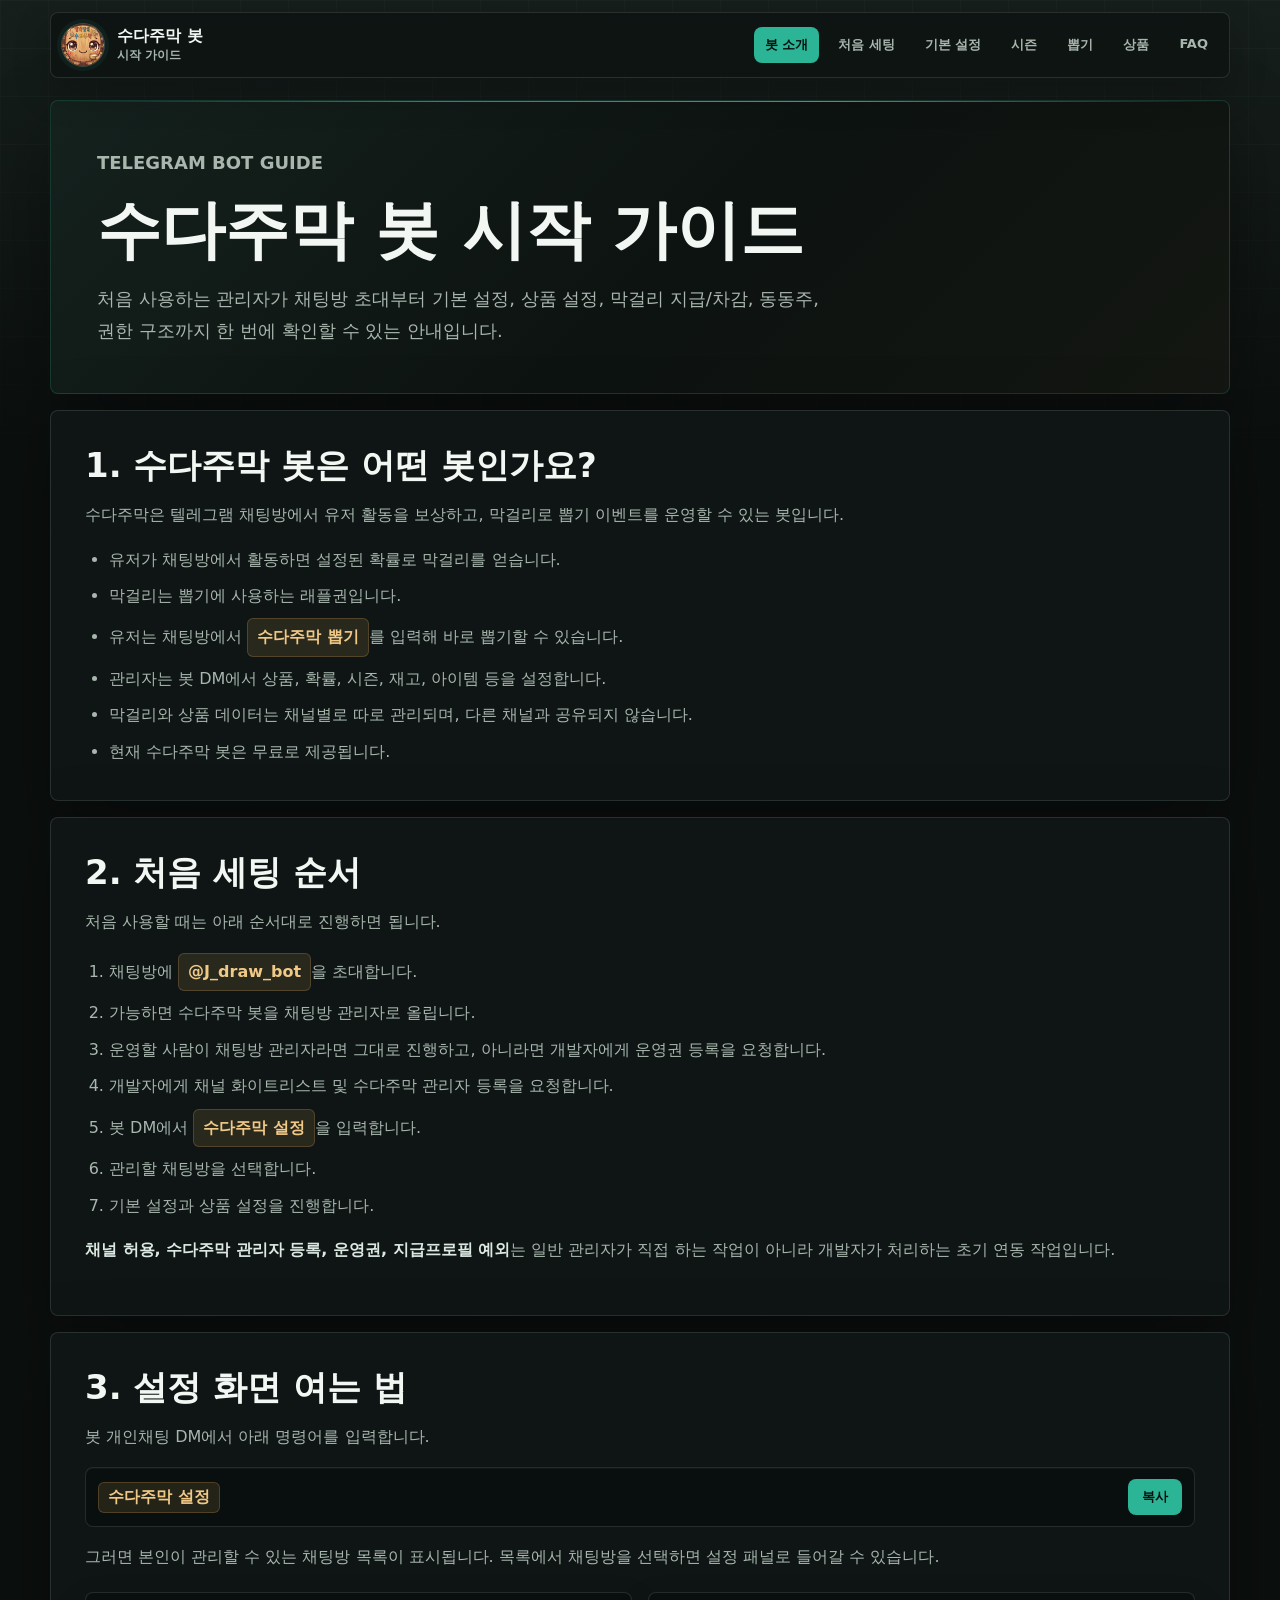
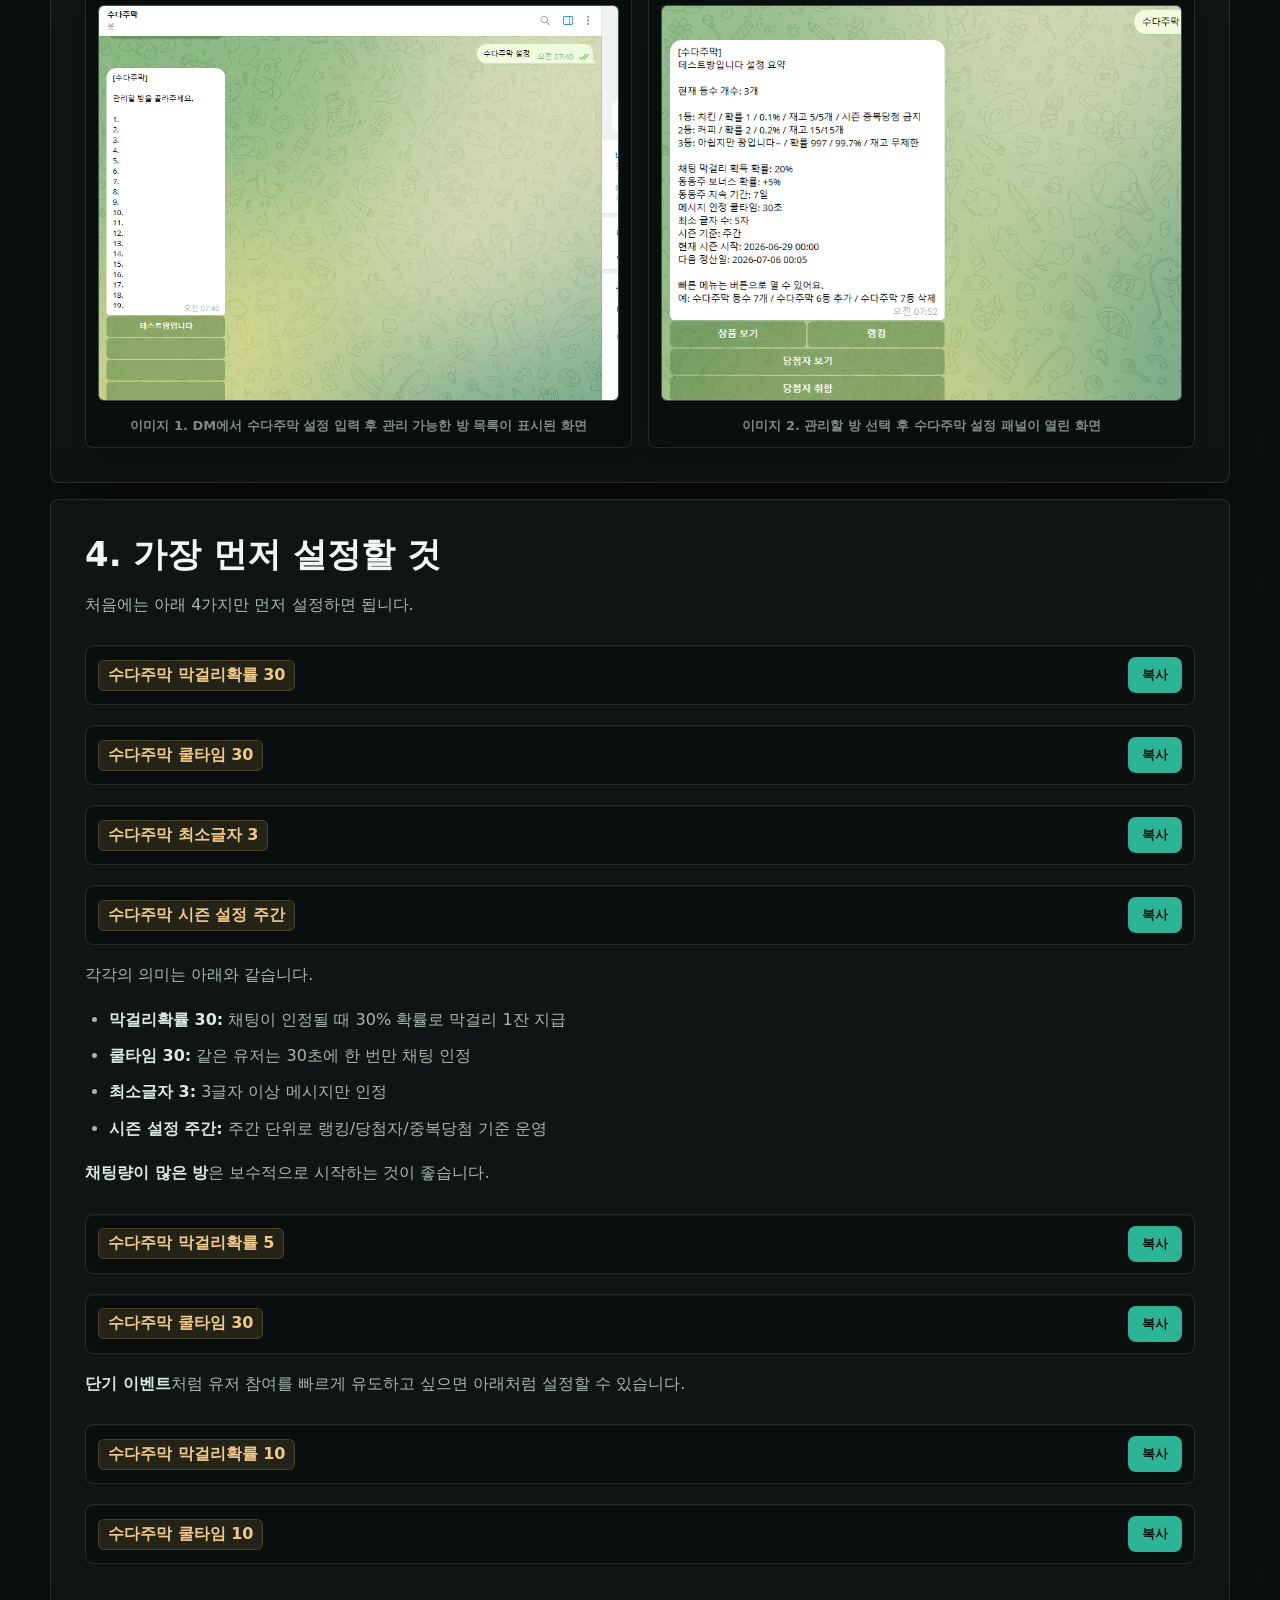
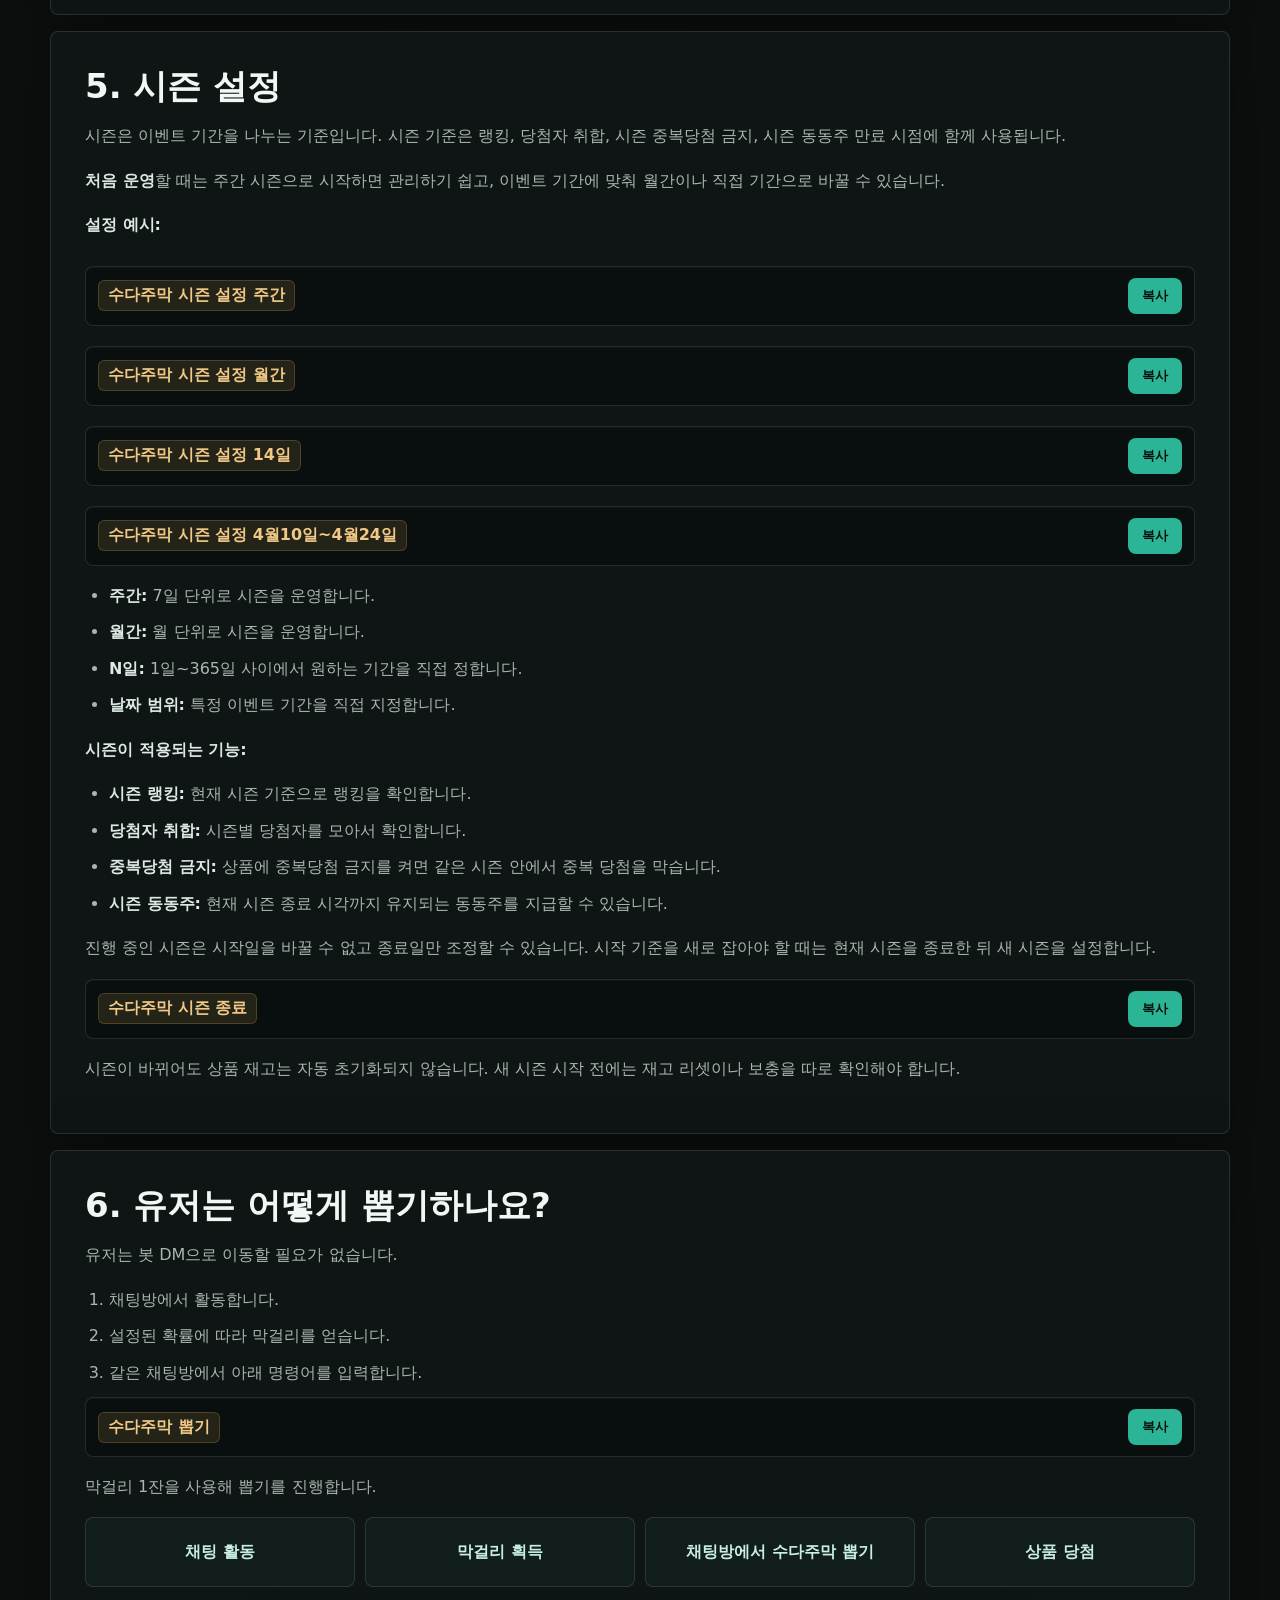
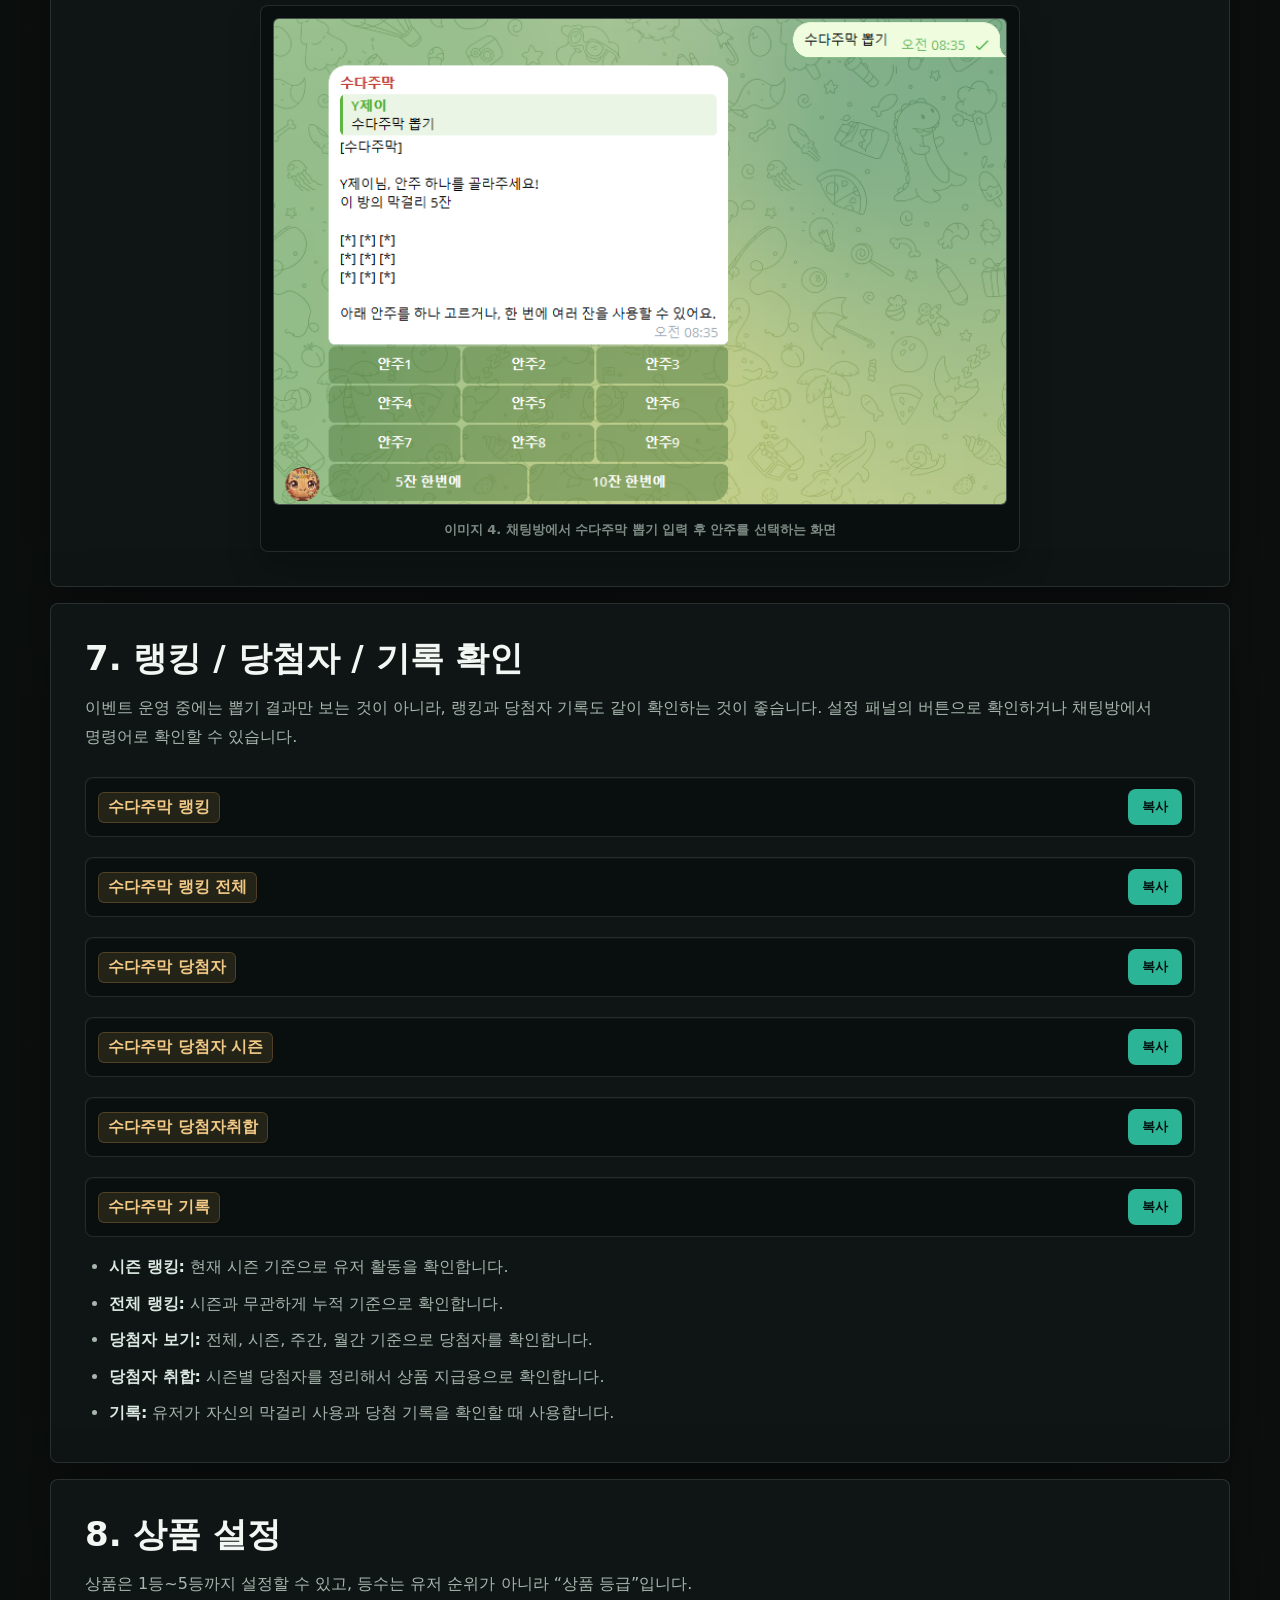
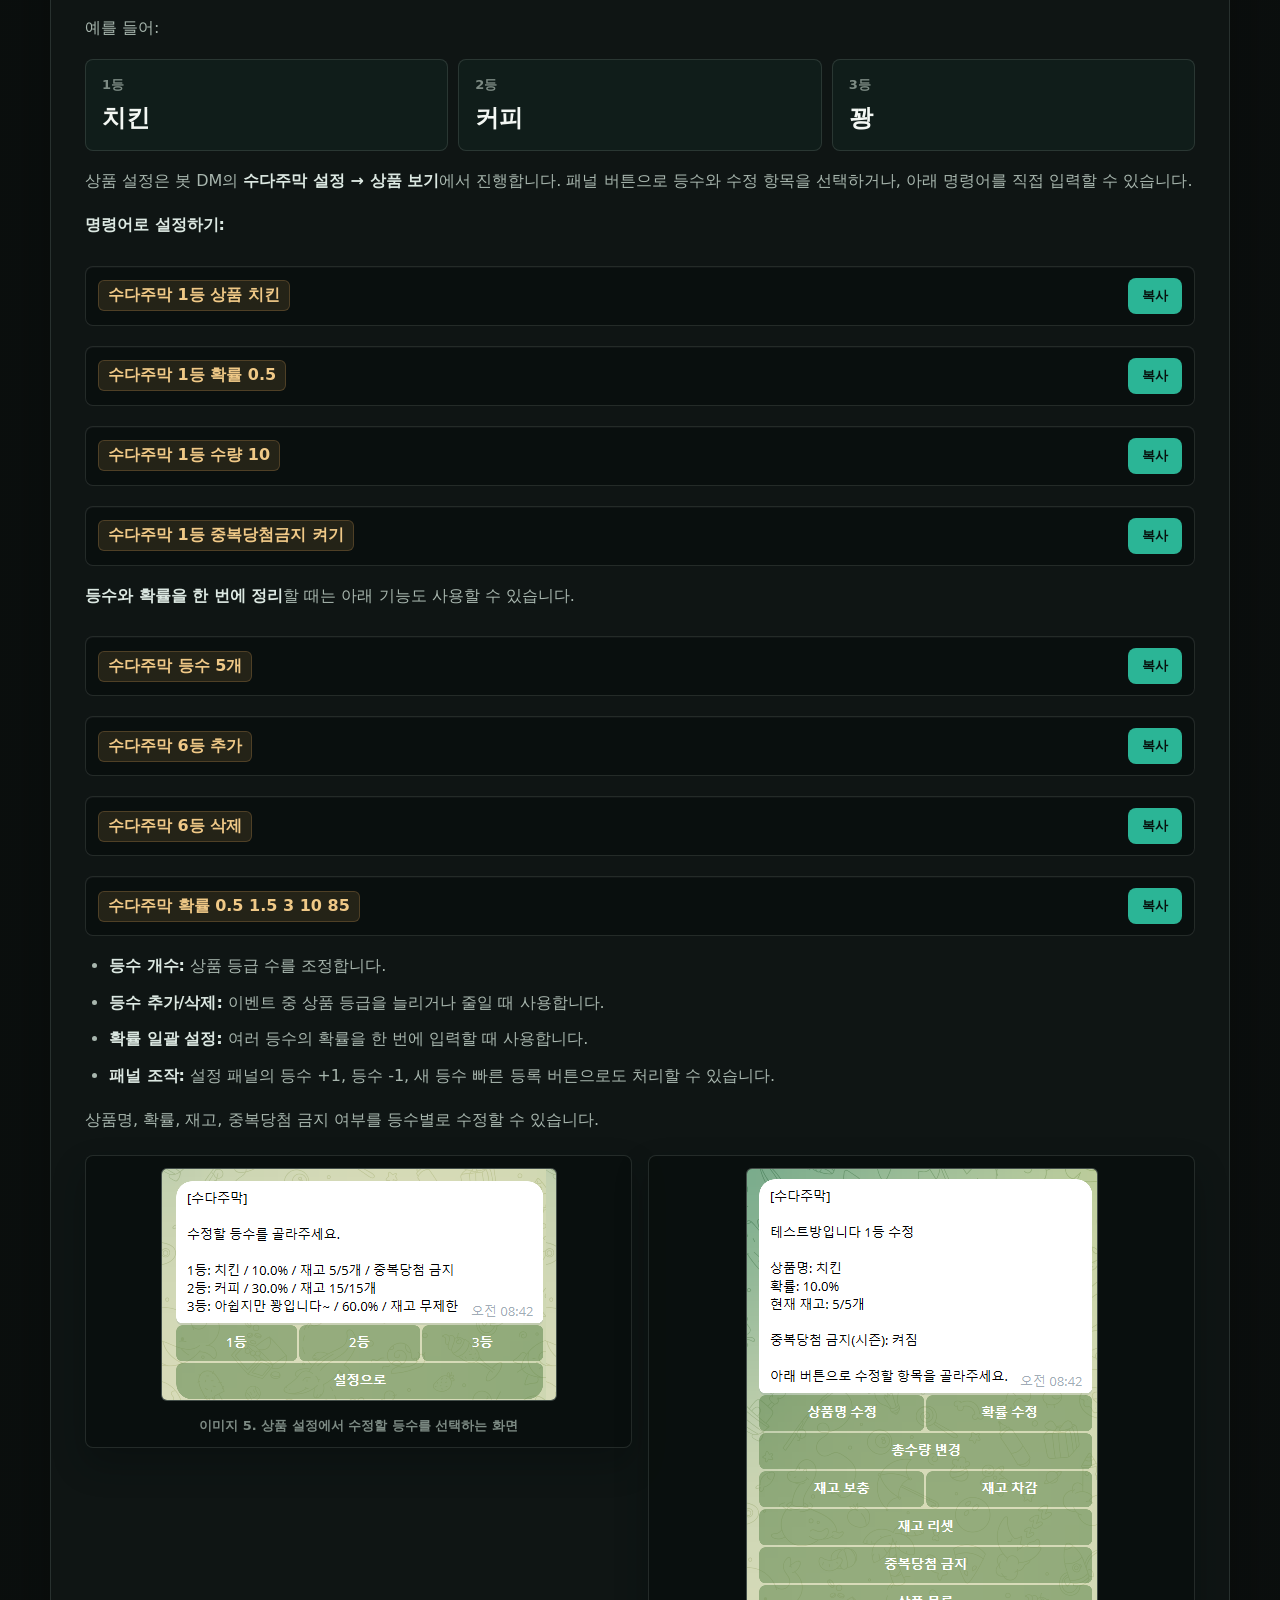
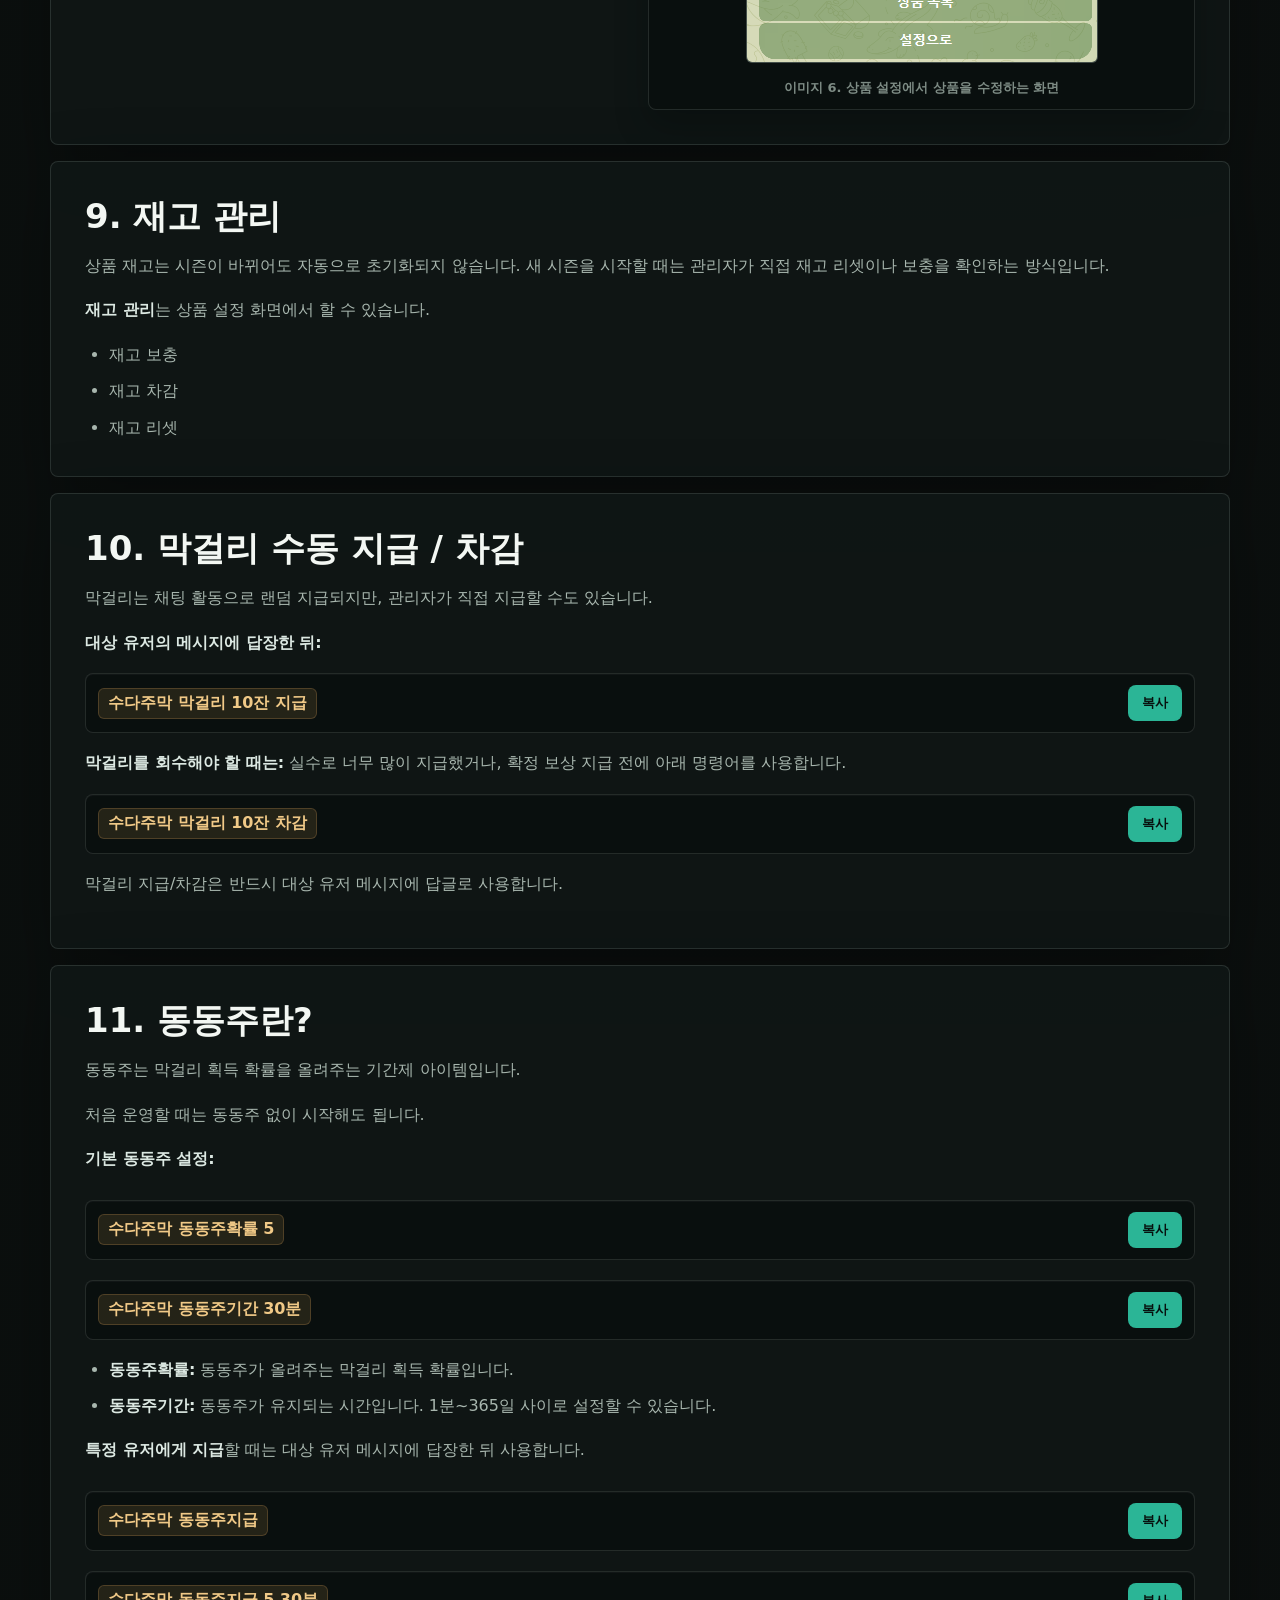
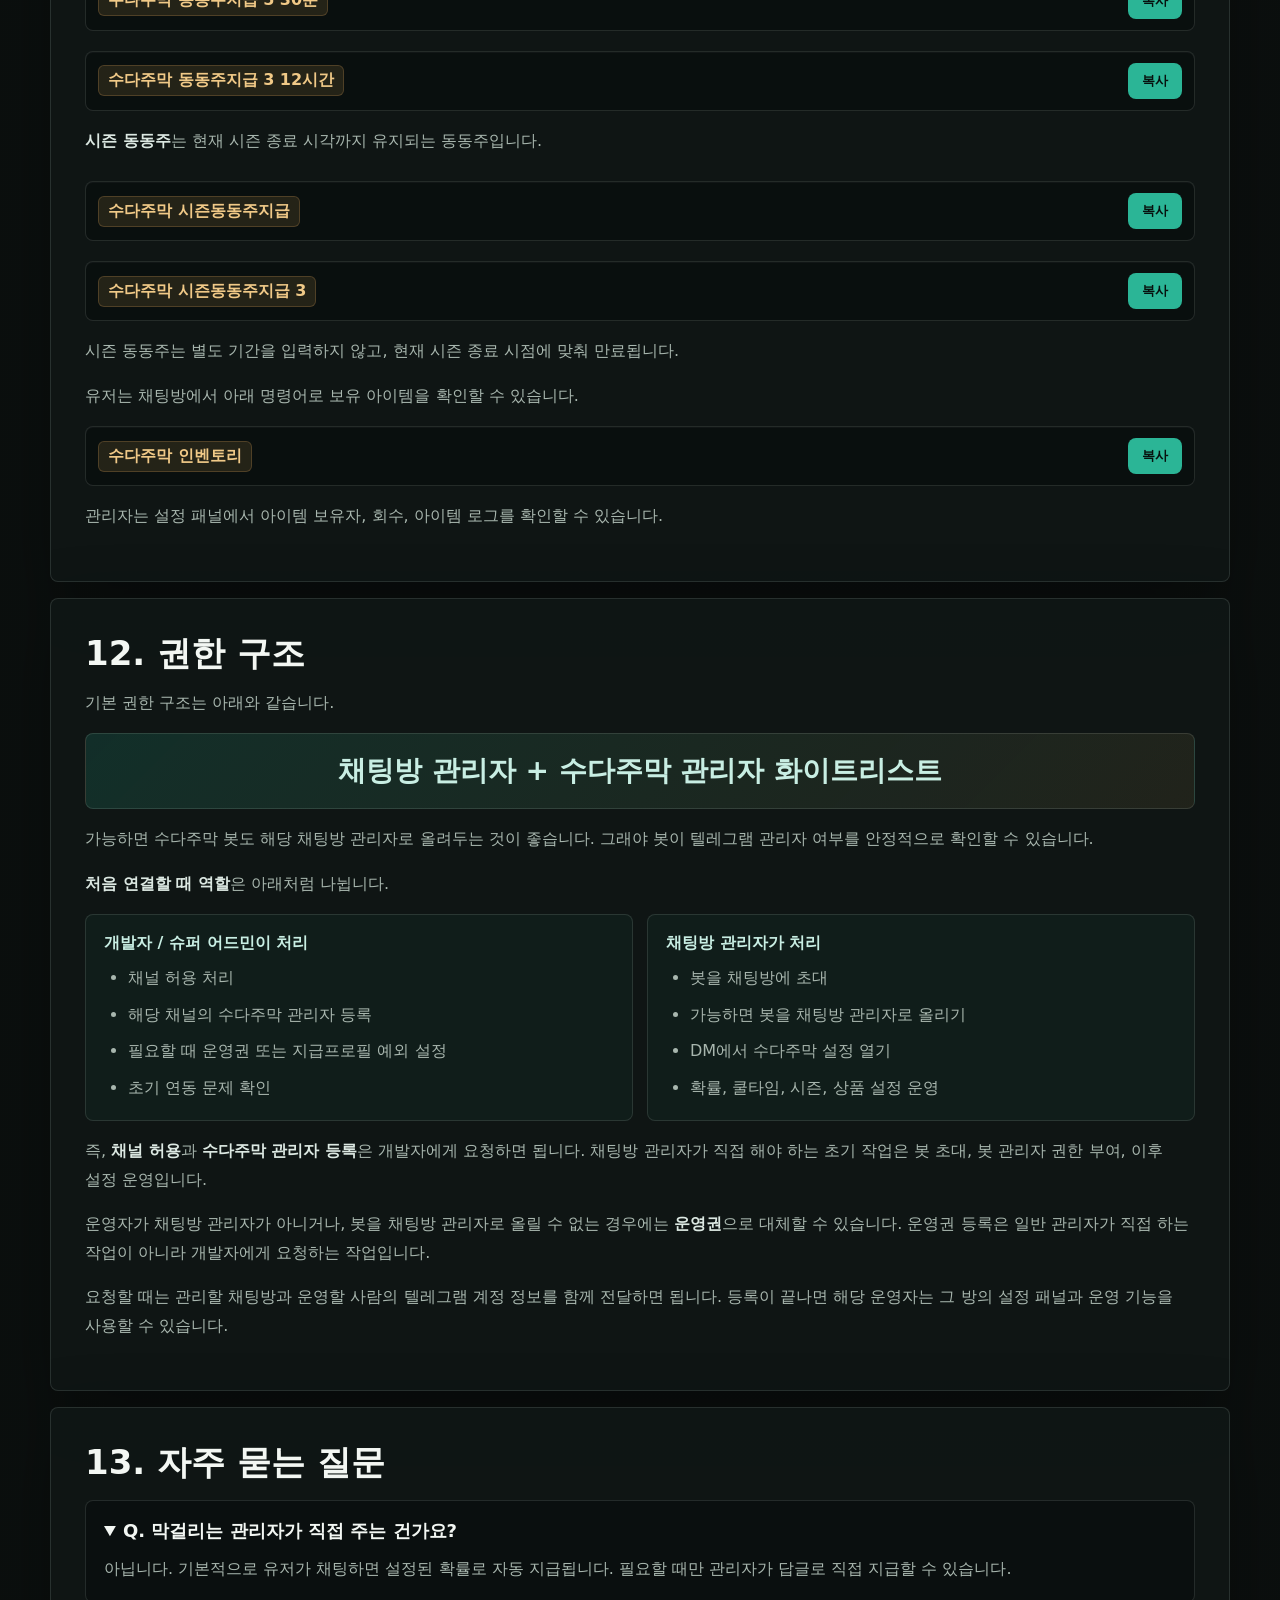
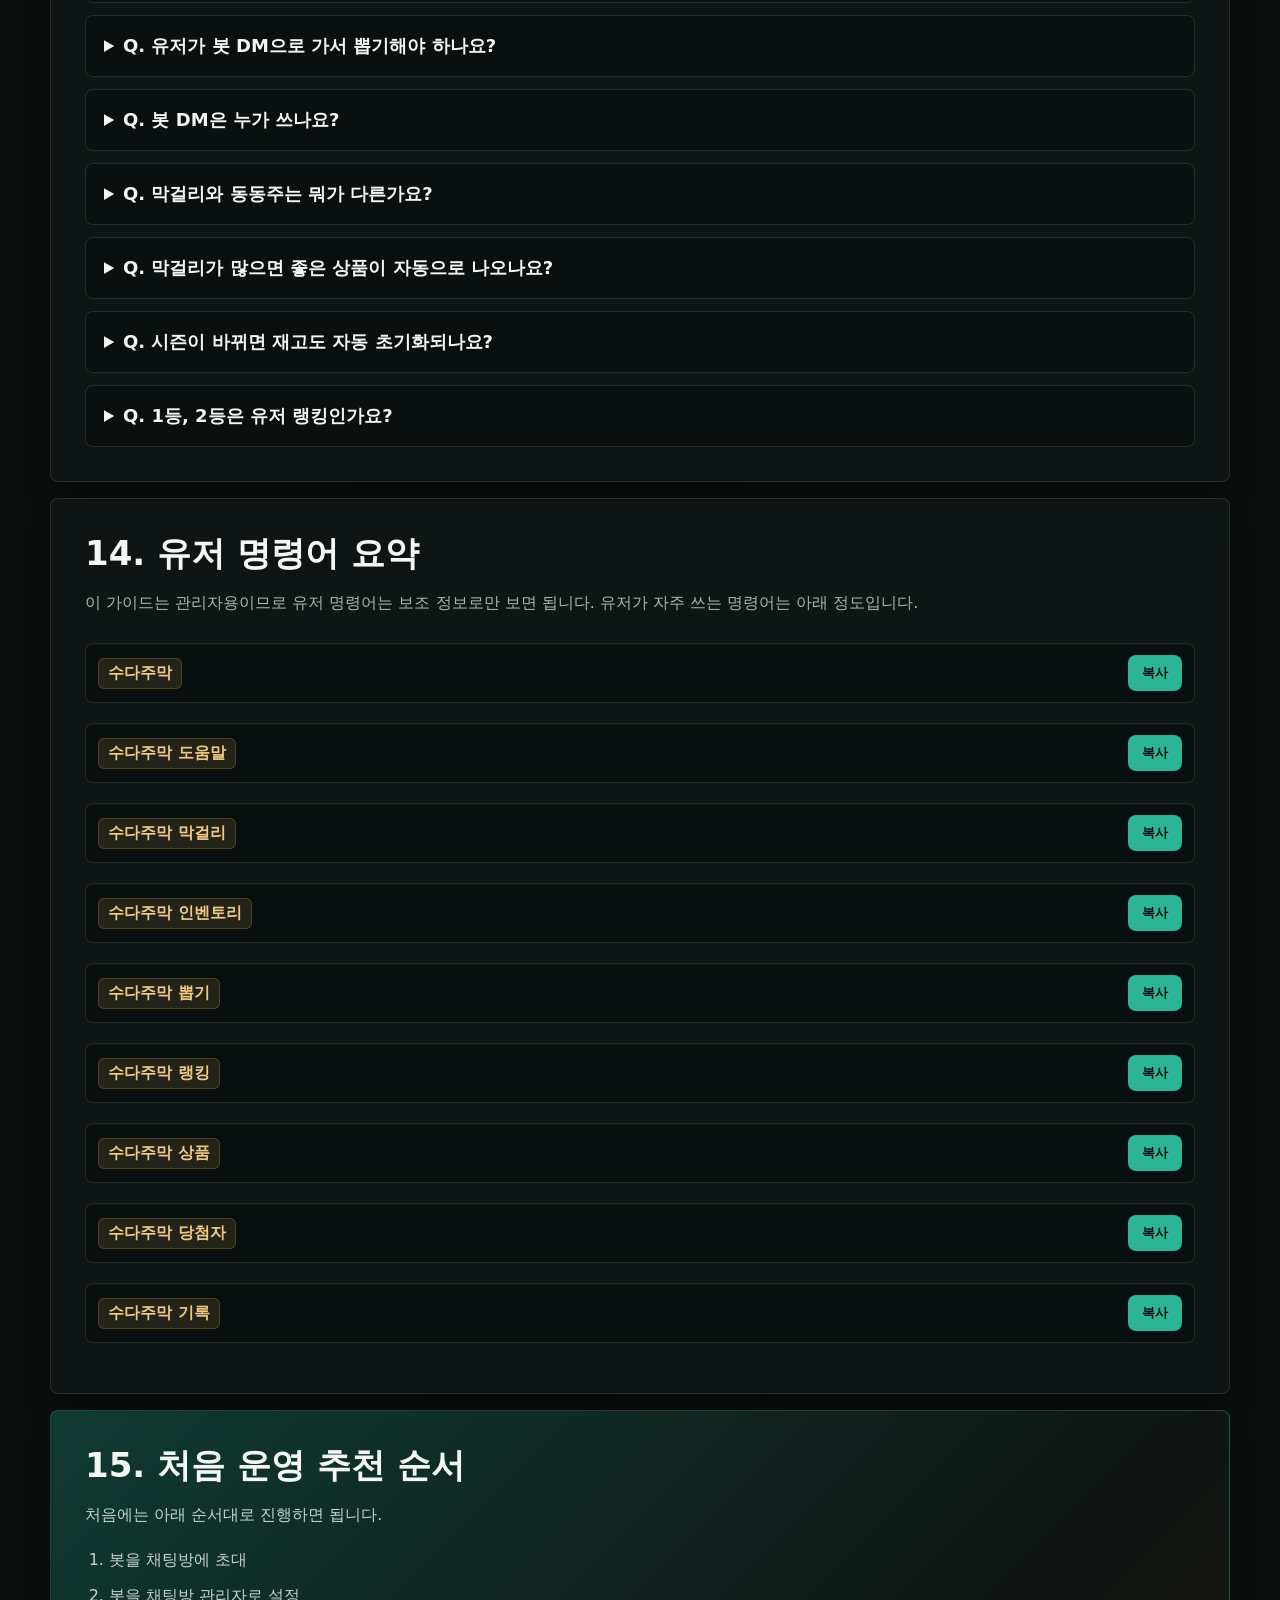
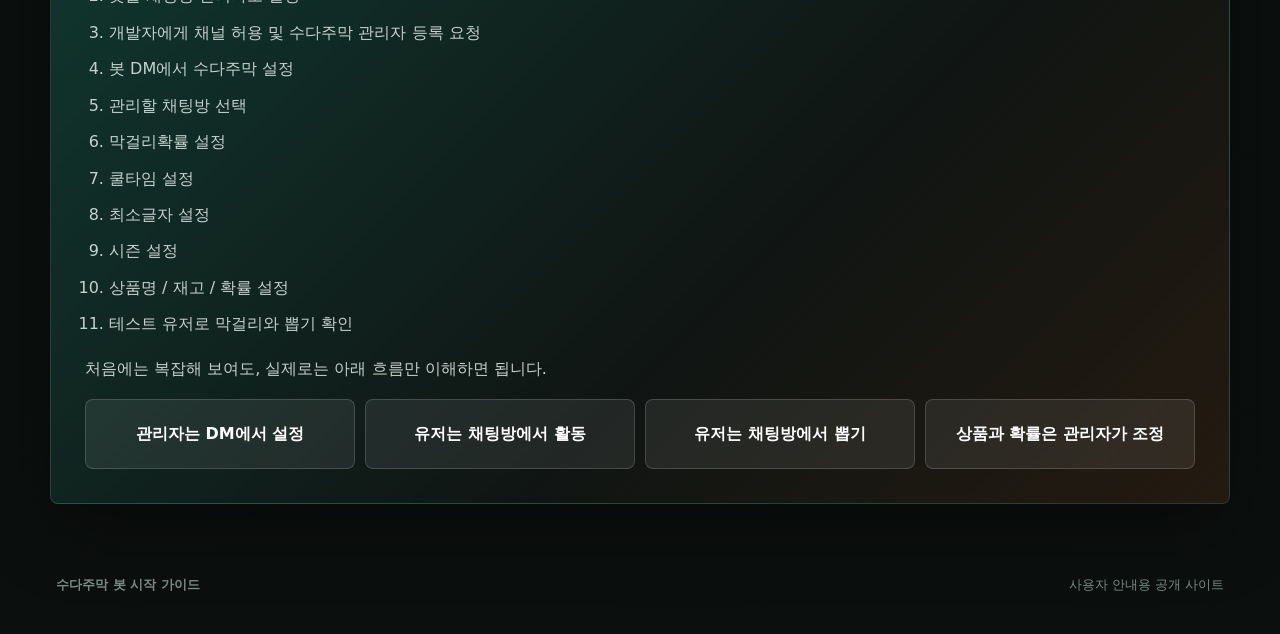
==== index.html @ f0d949ab "Deploy Sudajumak app guide" ====
﻿<!doctype html>
<html lang="ko">
  <head>
    <meta charset="utf-8" />
    <meta name="viewport" content="width=device-width, initial-scale=1" />
    <meta
      name="description"
      content="텔레그램 수다주막 봇을 처음 사용하는 관리자를 위한 시작 가이드"
    />
    <title>수다주막 봇 시작 가이드</title>
    <link rel="stylesheet" href="./styles.css?v=20260702-dark-effects-1" />
  </head>
  <body>
    <header class="topbar">
      <a class="brand" href="#top" aria-label="수다주막 봇 시작 가이드">
        <img class="brand-avatar" src="./assets/bot-profile.png?v=20260702" alt="" />
        <span>
          <strong>수다주막 봇</strong>
          <small>시작 가이드</small>
        </span>
      </a>
      <nav class="nav" aria-label="가이드 목차">
        <a href="#intro">봇 소개</a>
        <a href="#setup">처음 세팅</a>
        <a href="#settings">기본 설정</a>
        <a href="#season">시즌</a>
        <a href="#draw">뽑기</a>
        <a href="#products">상품</a>
        <a href="#faq">FAQ</a>
      </nav>
    </header>

    <main id="top">
      <section class="hero">
        <p class="eyebrow">Telegram Bot Guide</p>
        <h1>수다주막 봇 시작 가이드</h1>
        <p>
          처음 사용하는 관리자가 채팅방 초대부터 기본 설정, 상품 설정, 막걸리
          지급/차감, 동동주, 권한 구조까지 한 번에 확인할 수 있는 안내입니다.
        </p>
      </section>

      <section class="guide-section" id="intro">
        <h2>1. 수다주막 봇은 어떤 봇인가요?</h2>
        <p>
          수다주막은 텔레그램 채팅방에서 유저 활동을 보상하고, 막걸리로 뽑기
          이벤트를 운영할 수 있는 봇입니다.
        </p>
        <ul>
          <li>유저가 채팅방에서 활동하면 설정된 확률로 막걸리를 얻습니다.</li>
          <li>막걸리는 뽑기에 사용하는 래플권입니다.</li>
          <li>유저는 채팅방에서 <code>수다주막 뽑기</code>를 입력해 바로 뽑기할 수 있습니다.</li>
          <li>관리자는 봇 DM에서 상품, 확률, 시즌, 재고, 아이템 등을 설정합니다.</li>
          <li>막걸리와 상품 데이터는 채널별로 따로 관리되며, 다른 채널과 공유되지 않습니다.</li>
          <li>현재 수다주막 봇은 무료로 제공됩니다.</li>
        </ul>
      </section>

      <section class="guide-section" id="setup">
        <h2>2. 처음 세팅 순서</h2>
        <p>처음 사용할 때는 아래 순서대로 진행하면 됩니다.</p>
        <ol>
          <li>채팅방에 <code>@J_draw_bot</code>을 초대합니다.</li>
          <li>가능하면 수다주막 봇을 채팅방 관리자로 올립니다.</li>
          <li>운영할 사람이 채팅방 관리자라면 그대로 진행하고, 아니라면 개발자에게 운영권 등록을 요청합니다.</li>
          <li>개발자에게 채널 화이트리스트 및 수다주막 관리자 등록을 요청합니다.</li>
          <li>봇 DM에서 <code>수다주막 설정</code>을 입력합니다.</li>
          <li>관리할 채팅방을 선택합니다.</li>
          <li>기본 설정과 상품 설정을 진행합니다.</li>
        </ol>
        <p>
          <strong>채널 허용, 수다주막 관리자 등록, 운영권, 지급프로필 예외</strong>는
          일반 관리자가 직접 하는 작업이 아니라 개발자가 처리하는 초기 연동 작업입니다.
        </p>
      </section>

      <section class="guide-section">
        <h2>3. 설정 화면 여는 법</h2>
        <p>봇 개인채팅 DM에서 아래 명령어를 입력합니다.</p>
        <x-command text="수다주막 설정"></x-command>
        <p>
          그러면 본인이 관리할 수 있는 채팅방 목록이 표시됩니다. 목록에서 채팅방을
          선택하면 설정 패널로 들어갈 수 있습니다.
        </p>
        <div class="guide-image-stack">
          <figure class="guide-image">
            <img
              src="./assets/setup-room-list.png"
              alt="봇 DM에서 수다주막 설정 입력 후 관리 가능한 방 목록이 표시된 화면"
            />
            <figcaption>이미지 1. DM에서 수다주막 설정 입력 후 관리 가능한 방 목록이 표시된 화면</figcaption>
          </figure>
          <figure class="guide-image">
            <img
              src="./assets/settings-panel-focused.png"
              alt="관리할 방 선택 후 수다주막 설정 패널이 열린 화면"
            />
            <figcaption>이미지 2. 관리할 방 선택 후 수다주막 설정 패널이 열린 화면</figcaption>
          </figure>
        </div>
      </section>

      <section class="guide-section" id="settings">
        <h2>4. 가장 먼저 설정할 것</h2>
        <p>처음에는 아래 4가지만 먼저 설정하면 됩니다.</p>
        <div class="command-list">
          <x-command text="수다주막 막걸리확률 30"></x-command>
          <x-command text="수다주막 쿨타임 30"></x-command>
          <x-command text="수다주막 최소글자 3"></x-command>
          <x-command text="수다주막 시즌 설정 주간"></x-command>
        </div>
        <p>각각의 의미는 아래와 같습니다.</p>
        <ul>
          <li><strong>막걸리확률 30:</strong> 채팅이 인정될 때 30% 확률로 막걸리 1잔 지급</li>
          <li><strong>쿨타임 30:</strong> 같은 유저는 30초에 한 번만 채팅 인정</li>
          <li><strong>최소글자 3:</strong> 3글자 이상 메시지만 인정</li>
          <li><strong>시즌 설정 주간:</strong> 주간 단위로 랭킹/당첨자/중복당첨 기준 운영</li>
        </ul>
        <p><strong>채팅량이 많은 방</strong>은 보수적으로 시작하는 것이 좋습니다.</p>
        <div class="command-list">
          <x-command text="수다주막 막걸리확률 5"></x-command>
          <x-command text="수다주막 쿨타임 30"></x-command>
        </div>
        <p><strong>단기 이벤트</strong>처럼 유저 참여를 빠르게 유도하고 싶으면 아래처럼 설정할 수 있습니다.</p>
        <div class="command-list">
          <x-command text="수다주막 막걸리확률 10"></x-command>
          <x-command text="수다주막 쿨타임 10"></x-command>
        </div>
      </section>

      <section class="guide-section" id="season">
        <h2>5. 시즌 설정</h2>
        <p>
          시즌은 이벤트 기간을 나누는 기준입니다. 시즌 기준은 랭킹, 당첨자 취합,
          시즌 중복당첨 금지, 시즌 동동주 만료 시점에 함께 사용됩니다.
        </p>
        <p><strong>처음 운영</strong>할 때는 주간 시즌으로 시작하면 관리하기 쉽고, 이벤트 기간에 맞춰 월간이나 직접 기간으로 바꿀 수 있습니다.</p>
        <p><strong>설정 예시:</strong></p>
        <div class="command-list">
          <x-command text="수다주막 시즌 설정 주간"></x-command>
          <x-command text="수다주막 시즌 설정 월간"></x-command>
          <x-command text="수다주막 시즌 설정 14일"></x-command>
          <x-command text="수다주막 시즌 설정 4월10일~4월24일"></x-command>
        </div>
        <ul>
          <li><strong>주간:</strong> 7일 단위로 시즌을 운영합니다.</li>
          <li><strong>월간:</strong> 월 단위로 시즌을 운영합니다.</li>
          <li><strong>N일:</strong> 1일~365일 사이에서 원하는 기간을 직접 정합니다.</li>
          <li><strong>날짜 범위:</strong> 특정 이벤트 기간을 직접 지정합니다.</li>
        </ul>
        <p><strong>시즌이 적용되는 기능:</strong></p>
        <ul>
          <li><strong>시즌 랭킹:</strong> 현재 시즌 기준으로 랭킹을 확인합니다.</li>
          <li><strong>당첨자 취합:</strong> 시즌별 당첨자를 모아서 확인합니다.</li>
          <li><strong>중복당첨 금지:</strong> 상품에 중복당첨 금지를 켜면 같은 시즌 안에서 중복 당첨을 막습니다.</li>
          <li><strong>시즌 동동주:</strong> 현재 시즌 종료 시각까지 유지되는 동동주를 지급할 수 있습니다.</li>
        </ul>
        <p>
          진행 중인 시즌은 시작일을 바꿀 수 없고 종료일만 조정할 수 있습니다.
          시작 기준을 새로 잡아야 할 때는 현재 시즌을 종료한 뒤 새 시즌을 설정합니다.
        </p>
        <x-command text="수다주막 시즌 종료"></x-command>
        <p>시즌이 바뀌어도 상품 재고는 자동 초기화되지 않습니다. 새 시즌 시작 전에는 재고 리셋이나 보충을 따로 확인해야 합니다.</p>
      </section>

      <section class="guide-section" id="draw">
        <h2>6. 유저는 어떻게 뽑기하나요?</h2>
        <p>유저는 봇 DM으로 이동할 필요가 없습니다.</p>
        <ol>
          <li>채팅방에서 활동합니다.</li>
          <li>설정된 확률에 따라 막걸리를 얻습니다.</li>
          <li>같은 채팅방에서 아래 명령어를 입력합니다.</li>
        </ol>
        <x-command text="수다주막 뽑기"></x-command>
        <p>막걸리 1잔을 사용해 뽑기를 진행합니다.</p>
        <div class="flow-line">
          <span>채팅 활동</span>
          <span>막걸리 획득</span>
          <span>채팅방에서 수다주막 뽑기</span>
          <span>상품 당첨</span>
        </div>
        <figure class="guide-image guide-image--single">
          <img
            src="./assets/draw-raffle.png"
            alt="채팅방에서 수다주막 뽑기 입력 후 안주를 선택하는 화면"
          />
          <figcaption>이미지 4. 채팅방에서 수다주막 뽑기 입력 후 안주를 선택하는 화면</figcaption>
        </figure>
      </section>

      <section class="guide-section">
        <h2>7. 랭킹 / 당첨자 / 기록 확인</h2>
        <p>
          이벤트 운영 중에는 뽑기 결과만 보는 것이 아니라, 랭킹과 당첨자 기록도 같이 확인하는 것이 좋습니다.
          설정 패널의 버튼으로 확인하거나 채팅방에서 명령어로 확인할 수 있습니다.
        </p>
        <div class="command-list">
          <x-command text="수다주막 랭킹"></x-command>
          <x-command text="수다주막 랭킹 전체"></x-command>
          <x-command text="수다주막 당첨자"></x-command>
          <x-command text="수다주막 당첨자 시즌"></x-command>
          <x-command text="수다주막 당첨자취합"></x-command>
          <x-command text="수다주막 기록"></x-command>
        </div>
        <ul>
          <li><strong>시즌 랭킹:</strong> 현재 시즌 기준으로 유저 활동을 확인합니다.</li>
          <li><strong>전체 랭킹:</strong> 시즌과 무관하게 누적 기준으로 확인합니다.</li>
          <li><strong>당첨자 보기:</strong> 전체, 시즌, 주간, 월간 기준으로 당첨자를 확인합니다.</li>
          <li><strong>당첨자 취합:</strong> 시즌별 당첨자를 정리해서 상품 지급용으로 확인합니다.</li>
          <li><strong>기록:</strong> 유저가 자신의 막걸리 사용과 당첨 기록을 확인할 때 사용합니다.</li>
        </ul>
      </section>

      <section class="guide-section" id="products">
        <h2>8. 상품 설정</h2>
        <p>상품은 1등~5등까지 설정할 수 있고, 등수는 유저 순위가 아니라 “상품 등급”입니다.</p>
        <p>예를 들어:</p>
        <div class="prize-example">
          <div><span>1등</span><strong>치킨</strong></div>
          <div><span>2등</span><strong>커피</strong></div>
          <div><span>3등</span><strong>꽝</strong></div>
        </div>
        <p>
          상품 설정은 봇 DM의 <strong>수다주막 설정 → 상품 보기</strong>에서 진행합니다.
          패널 버튼으로 등수와 수정 항목을 선택하거나, 아래 명령어를 직접 입력할 수 있습니다.
        </p>
        <p><strong>명령어로 설정하기:</strong></p>
        <div class="command-list">
          <x-command text="수다주막 1등 상품 치킨"></x-command>
          <x-command text="수다주막 1등 확률 0.5"></x-command>
          <x-command text="수다주막 1등 수량 10"></x-command>
          <x-command text="수다주막 1등 중복당첨금지 켜기"></x-command>
        </div>
        <p><strong>등수와 확률을 한 번에 정리</strong>할 때는 아래 기능도 사용할 수 있습니다.</p>
        <div class="command-list">
          <x-command text="수다주막 등수 5개"></x-command>
          <x-command text="수다주막 6등 추가"></x-command>
          <x-command text="수다주막 6등 삭제"></x-command>
          <x-command text="수다주막 확률 0.5 1.5 3 10 85"></x-command>
        </div>
        <ul>
          <li><strong>등수 개수:</strong> 상품 등급 수를 조정합니다.</li>
          <li><strong>등수 추가/삭제:</strong> 이벤트 중 상품 등급을 늘리거나 줄일 때 사용합니다.</li>
          <li><strong>확률 일괄 설정:</strong> 여러 등수의 확률을 한 번에 입력할 때 사용합니다.</li>
          <li><strong>패널 조작:</strong> 설정 패널의 등수 +1, 등수 -1, 새 등수 빠른 등록 버튼으로도 처리할 수 있습니다.</li>
        </ul>
        <p>상품명, 확률, 재고, 중복당첨 금지 여부를 등수별로 수정할 수 있습니다.</p>
        <div class="guide-image-stack guide-image-stack--product">
          <figure class="guide-image guide-image--fit">
            <img
              src="./assets/product-rank-select-balanced.png"
              alt="상품 설정에서 수정할 등수를 선택하는 화면"
            />
            <figcaption>이미지 5. 상품 설정에서 수정할 등수를 선택하는 화면</figcaption>
          </figure>
          <figure class="guide-image guide-image--fit">
            <img
              src="./assets/product-rank-edit.png"
              alt="상품 설정에서 상품을 수정하는 화면"
            />
            <figcaption>이미지 6. 상품 설정에서 상품을 수정하는 화면</figcaption>
          </figure>
        </div>
      </section>

      <section class="guide-section">
        <h2>9. 재고 관리</h2>
        <p>
          상품 재고는 시즌이 바뀌어도 자동으로 초기화되지 않습니다. 새 시즌을
          시작할 때는 관리자가 직접 재고 리셋이나 보충을 확인하는 방식입니다.
        </p>
        <p><strong>재고 관리</strong>는 상품 설정 화면에서 할 수 있습니다.</p>
        <ul>
          <li>재고 보충</li>
          <li>재고 차감</li>
          <li>재고 리셋</li>
        </ul>
      </section>

      <section class="guide-section">
        <h2>10. 막걸리 수동 지급 / 차감</h2>
        <p>막걸리는 채팅 활동으로 랜덤 지급되지만, 관리자가 직접 지급할 수도 있습니다.</p>
        <p><strong>대상 유저의 메시지에 답장한 뒤:</strong></p>
        <x-command text="수다주막 막걸리 10잔 지급"></x-command>
        <p><strong>막걸리를 회수해야 할 때는:</strong> 실수로 너무 많이 지급했거나, 확정 보상 지급 전에 아래 명령어를 사용합니다.</p>
        <x-command text="수다주막 막걸리 10잔 차감"></x-command>
        <p>막걸리 지급/차감은 반드시 대상 유저 메시지에 답글로 사용합니다.</p>
      </section>

      <section class="guide-section">
        <h2>11. 동동주란?</h2>
        <p>동동주는 막걸리 획득 확률을 올려주는 기간제 아이템입니다.</p>
        <p>처음 운영할 때는 동동주 없이 시작해도 됩니다.</p>
        <p><strong>기본 동동주 설정:</strong></p>
        <div class="command-list">
          <x-command text="수다주막 동동주확률 5"></x-command>
          <x-command text="수다주막 동동주기간 30분"></x-command>
        </div>
        <ul>
          <li><strong>동동주확률:</strong> 동동주가 올려주는 막걸리 획득 확률입니다.</li>
          <li><strong>동동주기간:</strong> 동동주가 유지되는 시간입니다. 1분~365일 사이로 설정할 수 있습니다.</li>
        </ul>
        <p><strong>특정 유저에게 지급</strong>할 때는 대상 유저 메시지에 답장한 뒤 사용합니다.</p>
        <div class="command-list">
          <x-command text="수다주막 동동주지급"></x-command>
          <x-command text="수다주막 동동주지급 5 30분"></x-command>
          <x-command text="수다주막 동동주지급 3 12시간"></x-command>
        </div>
        <p><strong>시즌 동동주</strong>는 현재 시즌 종료 시각까지 유지되는 동동주입니다.</p>
        <div class="command-list">
          <x-command text="수다주막 시즌동동주지급"></x-command>
          <x-command text="수다주막 시즌동동주지급 3"></x-command>
        </div>
        <p>시즌 동동주는 별도 기간을 입력하지 않고, 현재 시즌 종료 시점에 맞춰 만료됩니다.</p>
        <p>유저는 채팅방에서 아래 명령어로 보유 아이템을 확인할 수 있습니다.</p>
        <x-command text="수다주막 인벤토리"></x-command>
        <p>관리자는 설정 패널에서 아이템 보유자, 회수, 아이템 로그를 확인할 수 있습니다.</p>
      </section>

      <section class="guide-section">
        <h2>12. 권한 구조</h2>
        <p>기본 권한 구조는 아래와 같습니다.</p>
        <div class="permission-card">채팅방 관리자 + 수다주막 관리자 화이트리스트</div>
        <p>
          가능하면 수다주막 봇도 해당 채팅방 관리자로 올려두는 것이 좋습니다.
          그래야 봇이 텔레그램 관리자 여부를 안정적으로 확인할 수 있습니다.
        </p>
        <p><strong>처음 연결할 때 역할</strong>은 아래처럼 나뉩니다.</p>
        <div class="role-grid">
          <div>
            <strong>개발자 / 슈퍼 어드민이 처리</strong>
            <ul>
              <li>채널 허용 처리</li>
              <li>해당 채널의 수다주막 관리자 등록</li>
              <li>필요할 때 운영권 또는 지급프로필 예외 설정</li>
              <li>초기 연동 문제 확인</li>
            </ul>
          </div>
          <div>
            <strong>채팅방 관리자가 처리</strong>
            <ul>
              <li>봇을 채팅방에 초대</li>
              <li>가능하면 봇을 채팅방 관리자로 올리기</li>
              <li>DM에서 수다주막 설정 열기</li>
              <li>확률, 쿨타임, 시즌, 상품 설정 운영</li>
            </ul>
          </div>
        </div>
        <p>
          즉, <strong>채널 허용</strong>과 <strong>수다주막 관리자 등록</strong>은 개발자에게 요청하면 됩니다.
          채팅방 관리자가 직접 해야 하는 초기 작업은 봇 초대, 봇 관리자 권한 부여, 이후 설정 운영입니다.
        </p>
        <p>
          운영자가 채팅방 관리자가 아니거나, 봇을 채팅방 관리자로 올릴 수 없는 경우에는
          <strong>운영권</strong>으로 대체할 수 있습니다. 운영권 등록은 일반 관리자가 직접 하는 작업이 아니라
          개발자에게 요청하는 작업입니다.
        </p>
        <p>
          요청할 때는 관리할 채팅방과 운영할 사람의 텔레그램 계정 정보를 함께 전달하면 됩니다.
          등록이 끝나면 해당 운영자는 그 방의 설정 패널과 운영 기능을 사용할 수 있습니다.
        </p>
      </section>

      <section class="guide-section" id="faq">
        <h2>13. 자주 묻는 질문</h2>
        <div class="faq-list">
          <details open>
            <summary>Q. 막걸리는 관리자가 직접 주는 건가요?</summary>
            <p>
              아닙니다. 기본적으로 유저가 채팅하면 설정된 확률로 자동 지급됩니다.
              필요할 때만 관리자가 답글로 직접 지급할 수 있습니다.
            </p>
          </details>
          <details>
            <summary>Q. 유저가 봇 DM으로 가서 뽑기해야 하나요?</summary>
            <p>아닙니다. 유저는 채팅방에서 <code>수다주막 뽑기</code>를 입력하면 바로 뽑기할 수 있습니다.</p>
          </details>
          <details>
            <summary>Q. 봇 DM은 누가 쓰나요?</summary>
            <p>
              주로 관리자가 사용합니다. 관리자는 봇 DM에서 <code>수다주막 설정</code>을
              입력해 상품, 확률, 시즌 등을 설정합니다.
            </p>
          </details>
          <details>
            <summary>Q. 막걸리와 동동주는 뭐가 다른가요?</summary>
            <p>막걸리는 뽑기에 사용하는 래플권입니다. 동동주는 막걸리 획득 확률을 올려주는 부스트 아이템입니다.</p>
          </details>
          <details>
            <summary>Q. 막걸리가 많으면 좋은 상품이 자동으로 나오나요?</summary>
            <p>아닙니다. 막걸리는 뽑기 기회이고, 당첨 결과는 상품별 확률에 따라 랜덤으로 결정됩니다.</p>
          </details>
          <details>
            <summary>Q. 시즌이 바뀌면 재고도 자동 초기화되나요?</summary>
            <p>아닙니다. 재고는 관리자가 직접 리셋해야 합니다.</p>
          </details>
          <details>
            <summary>Q. 1등, 2등은 유저 랭킹인가요?</summary>
            <p>
              아닙니다. 1등, 2등은 상품 등급입니다. 예를 들어 1등 상품은 치킨,
              2등 상품은 커피처럼 설정하는 구조입니다.
            </p>
          </details>
        </div>
      </section>

      <section class="guide-section">
        <h2>14. 유저 명령어 요약</h2>
        <p>
          이 가이드는 관리자용이므로 유저 명령어는 보조 정보로만 보면 됩니다.
          유저가 자주 쓰는 명령어는 아래 정도입니다.
        </p>
        <div class="command-list">
          <x-command text="수다주막"></x-command>
          <x-command text="수다주막 도움말"></x-command>
          <x-command text="수다주막 막걸리"></x-command>
          <x-command text="수다주막 인벤토리"></x-command>
          <x-command text="수다주막 뽑기"></x-command>
          <x-command text="수다주막 랭킹"></x-command>
          <x-command text="수다주막 상품"></x-command>
          <x-command text="수다주막 당첨자"></x-command>
          <x-command text="수다주막 기록"></x-command>
        </div>
      </section>

      <section class="guide-section final-section">
        <h2>15. 처음 운영 추천 순서</h2>
        <p>처음에는 아래 순서대로 진행하면 됩니다.</p>
        <ol>
          <li>봇을 채팅방에 초대</li>
          <li>봇을 채팅방 관리자로 설정</li>
          <li>개발자에게 채널 허용 및 수다주막 관리자 등록 요청</li>
          <li>봇 DM에서 수다주막 설정</li>
          <li>관리할 채팅방 선택</li>
          <li>막걸리확률 설정</li>
          <li>쿨타임 설정</li>
          <li>최소글자 설정</li>
          <li>시즌 설정</li>
          <li>상품명 / 재고 / 확률 설정</li>
          <li>테스트 유저로 막걸리와 뽑기 확인</li>
        </ol>
        <p>처음에는 복잡해 보여도, 실제로는 아래 흐름만 이해하면 됩니다.</p>
        <div class="final-flow">
          <span>관리자는 DM에서 설정</span>
          <span>유저는 채팅방에서 활동</span>
          <span>유저는 채팅방에서 뽑기</span>
          <span>상품과 확률은 관리자가 조정</span>
        </div>
      </section>
    </main>

    <footer class="footer">
      <strong>수다주막 봇 시작 가이드</strong>
      <span>사용자 안내용 공개 사이트</span>
    </footer>

    <div class="toast" role="status" aria-live="polite"></div>
    <script src="./app.js?v=20260702-dark-effects-1"></script>
  </body>
</html>
---- styles.css ----
:root {
  --bg: #0b0f0e;
  --bg-soft: #101715;
  --surface: #111816;
  --surface-raised: #161f1c;
  --surface-strong: #1b2622;
  --surface-tint: #13211d;
  --ink: #f3f7f3;
  --muted: #a8b6ae;
  --muted-soft: #7d8b84;
  --line: rgba(229, 242, 233, 0.12);
  --line-strong: rgba(229, 242, 233, 0.2);
  --soot: #080c0b;
  --green: #2bb596;
  --green-dark: #123d35;
  --amber: #e1ad5f;
  --amber-dark: #8f5a24;
  --blue: #7da5c8;
  --code-bg: rgba(225, 173, 95, 0.13);
  --shadow: 0 24px 70px rgba(0, 0, 0, 0.34);
  --shadow-soft: 0 14px 36px rgba(0, 0, 0, 0.24);
}

* {
  box-sizing: border-box;
}

html {
  min-height: 100%;
  scroll-behavior: smooth;
}

body {
  min-height: 100%;
  margin: 0;
  color: var(--ink);
  background:
    linear-gradient(180deg, rgba(22, 31, 28, 0.96) 0, rgba(11, 15, 14, 0.98) 430px),
    linear-gradient(90deg, rgba(43, 181, 150, 0.09), transparent 38%, rgba(225, 173, 95, 0.08)),
    var(--bg);
  font-family:
    "Apple SD Gothic Neo",
    "Malgun Gothic",
    "Noto Sans KR",
    system-ui,
    sans-serif;
  overflow-x: hidden;
}

body::before {
  position: fixed;
  inset: 0;
  z-index: -1;
  pointer-events: none;
  content: "";
  background:
    linear-gradient(rgba(255, 255, 255, 0.025) 1px, transparent 1px),
    linear-gradient(90deg, rgba(255, 255, 255, 0.018) 1px, transparent 1px);
  background-size: 48px 48px;
  mask-image: linear-gradient(180deg, black 0, transparent 68%);
}

a {
  color: inherit;
}

button {
  font: inherit;
}

.topbar {
  position: sticky;
  top: 0;
  z-index: 20;
  display: flex;
  justify-content: space-between;
  gap: 14px;
  align-items: center;
  width: min(1180px, calc(100% - 32px));
  margin: 12px auto 0;
  padding: 10px;
  border: 1px solid var(--line);
  border-radius: 8px;
  background: rgba(13, 19, 17, 0.78);
  box-shadow: var(--shadow-soft);
  backdrop-filter: blur(18px);
  transition: border-color 0.18s ease, background 0.18s ease, box-shadow 0.18s ease;
}

.topbar:hover {
  border-color: rgba(43, 181, 150, 0.24);
  background: rgba(13, 19, 17, 0.88);
}

.brand {
  display: flex;
  gap: 12px;
  align-items: center;
  min-width: 178px;
  text-decoration: none;
}

.brand-avatar,
.brand-mark {
  display: block;
  width: 44px;
  height: 44px;
  flex: 0 0 auto;
  border: 1px solid rgba(255, 255, 255, 0.16);
  border-radius: 50%;
  background: var(--surface-strong);
  box-shadow: 0 0 0 4px rgba(43, 181, 150, 0.08);
  object-fit: cover;
  transition: box-shadow 0.18s ease, transform 0.18s ease;
}

.brand:hover .brand-avatar {
  box-shadow: 0 0 0 4px rgba(43, 181, 150, 0.18), 0 10px 24px rgba(0, 0, 0, 0.28);
  transform: translateY(-1px);
}

.brand-mark {
  display: grid;
  place-items: center;
  color: #fff;
  font-weight: 900;
}

.brand strong,
.brand small {
  display: block;
}

.brand strong {
  color: var(--ink);
}

.brand small {
  color: var(--muted);
  font-size: 12px;
  font-weight: 800;
}

.nav {
  display: flex;
  flex-wrap: wrap;
  gap: 8px;
  justify-content: flex-end;
}

.nav a {
  padding: 8px 10px;
  border: 1px solid transparent;
  border-radius: 8px;
  color: var(--muted);
  font-size: 13px;
  font-weight: 900;
  text-decoration: none;
  transition: color 0.16s ease, border-color 0.16s ease, background 0.16s ease, transform 0.16s ease;
}

.nav a.active,
.nav a:hover {
  color: #06100d;
  border-color: rgba(43, 181, 150, 0.4);
  background: var(--green);
}

.nav a:hover {
  transform: translateY(-1px);
}

main {
  width: min(1180px, calc(100% - 32px));
  margin: 0 auto;
  padding: 22px 0 56px;
}

.hero,
.guide-section {
  position: relative;
  overflow: hidden;
  border: 1px solid var(--line);
  border-radius: 8px;
  background: rgba(17, 24, 22, 0.82);
  box-shadow: var(--shadow);
  transition: border-color 0.2s ease, box-shadow 0.2s ease, transform 0.2s ease, background 0.2s ease;
}

.hero {
  display: grid;
  gap: 18px;
  min-height: 292px;
  align-content: center;
  overflow: hidden;
  padding: 46px;
  border-color: rgba(43, 181, 150, 0.22);
  background:
    linear-gradient(135deg, rgba(21, 34, 30, 0.98), rgba(13, 19, 17, 0.98) 54%, rgba(20, 23, 18, 0.98)),
    var(--surface);
}

.hero::before {
  position: absolute;
  top: 0;
  right: 0;
  left: 0;
  height: 1px;
  content: "";
  background: linear-gradient(90deg, transparent, rgba(43, 181, 150, 0.8), rgba(225, 173, 95, 0.7), transparent);
}

.hero::after,
.guide-section::before {
  position: absolute;
  inset: 0;
  z-index: 0;
  pointer-events: none;
  content: "";
  opacity: 0;
  background:
    radial-gradient(
      520px circle at var(--spot-x, 50%) var(--spot-y, 0%),
      rgba(43, 181, 150, 0.14),
      rgba(225, 173, 95, 0.06) 34%,
      transparent 68%
    );
  transition: opacity 0.22s ease;
}

.hero > *,
.guide-section > * {
  position: relative;
  z-index: 1;
}

.hero:hover,
.guide-section:hover {
  border-color: rgba(43, 181, 150, 0.36);
  box-shadow: 0 28px 80px rgba(0, 0, 0, 0.42);
  transform: translateY(-2px);
}

.hero.spotlight-on::after,
.guide-section.spotlight-on::before,
.hero:hover::after,
.guide-section:hover::before {
  opacity: 1;
}

.eyebrow {
  margin: 0;
  color: var(--amber);
  font-size: 12px;
  font-weight: 900;
  letter-spacing: 0;
  text-transform: uppercase;
}

h1,
h2,
h3,
p,
li,
summary,
code {
  min-width: 0;
  overflow-wrap: anywhere;
}

h1,
h2,
h3 {
  margin: 0;
  letter-spacing: 0;
}

h1 {
  max-width: 790px;
  color: var(--ink);
  font-size: 64px;
  line-height: 1.06;
  word-break: keep-all;
}

h2 {
  color: var(--ink);
  font-size: 34px;
  line-height: 1.18;
}

.hero p,
.guide-section p,
.guide-section li {
  color: var(--muted);
  line-height: 1.78;
  overflow-wrap: break-word;
  word-break: keep-all;
}

.hero p {
  max-width: 760px;
  margin: 0;
  font-size: 18px;
  min-width: 0;
}

.guide-section {
  margin-top: 16px;
  padding: 34px;
}

.guide-section h2 + p {
  margin-top: 16px;
}

.guide-section ul,
.guide-section ol {
  display: grid;
  gap: 8px;
  margin: 16px 0 0;
  padding-left: 24px;
}

.guide-section strong {
  color: #dce8e2;
}

code {
  display: inline-block;
  max-width: 100%;
  padding: 4px 9px;
  border: 1px solid rgba(225, 173, 95, 0.22);
  border-radius: 6px;
  color: #f0c987;
  background: var(--code-bg);
  font-family: inherit;
  font-weight: 900;
  transition: border-color 0.16s ease, background 0.16s ease, color 0.16s ease;
}

.command,
.permission-card,
.image-slot,
.prize-example div,
.faq-list details,
.flow-line span,
.final-flow span {
  border: 1px solid var(--line);
  border-radius: 8px;
  background: var(--surface-raised);
}

.command-list {
  display: grid;
  gap: 10px;
  margin: 16px 0;
}

.command {
  display: flex;
  justify-content: space-between;
  gap: 12px;
  align-items: center;
  margin-top: 10px;
  padding: 11px 12px;
  background: rgba(8, 12, 11, 0.58);
  box-shadow: inset 0 1px 0 rgba(255, 255, 255, 0.03);
  transition: border-color 0.18s ease, background 0.18s ease, transform 0.18s ease, box-shadow 0.18s ease;
}

.command code {
  margin: 0;
}

.copy-button {
  flex: 0 0 auto;
  min-height: 36px;
  padding: 0 13px;
  border: 1px solid rgba(43, 181, 150, 0.28);
  border-radius: 8px;
  color: #07110e;
  background: var(--green);
  cursor: pointer;
  font-size: 13px;
  font-weight: 900;
  transition: background 0.16s ease, box-shadow 0.16s ease, transform 0.16s ease;
}

.copy-button:hover {
  background: #43caaa;
  box-shadow: 0 10px 24px rgba(43, 181, 150, 0.22);
  transform: translateY(-1px);
}

.command:hover {
  border-color: rgba(225, 173, 95, 0.24);
  background: rgba(19, 33, 29, 0.86);
  box-shadow: inset 0 1px 0 rgba(255, 255, 255, 0.04), 0 10px 24px rgba(0, 0, 0, 0.14);
  transform: translateX(2px);
}

.command:hover code {
  border-color: rgba(225, 173, 95, 0.36);
  background: rgba(225, 173, 95, 0.18);
}

.guide-image-stack {
  display: grid;
  grid-template-columns: repeat(2, minmax(0, 1fr));
  gap: 16px;
  align-items: stretch;
  margin-top: 20px;
}

.guide-image {
  display: grid;
  grid-template-rows: minmax(0, 1fr) auto;
  gap: 10px;
  margin: 0;
  padding: 12px;
  border: 1px solid var(--line);
  border-radius: 8px;
  background: rgba(9, 14, 13, 0.72);
  box-shadow: 0 16px 34px rgba(0, 0, 0, 0.22);
  overflow: hidden;
  transition: border-color 0.2s ease, box-shadow 0.2s ease, transform 0.2s ease, background 0.2s ease;
}

.guide-image img {
  display: block;
  width: 100%;
  height: clamp(260px, 31vw, 430px);
  object-fit: cover;
  object-position: left top;
  border: 1px solid var(--line-strong);
  border-radius: 6px;
  background: var(--surface-strong);
  transition: border-color 0.2s ease, filter 0.2s ease, transform 0.2s ease;
  transform-origin: center;
}

.guide-image figcaption {
  margin-top: 6px;
  color: var(--muted-soft);
  font-size: 13px;
  font-weight: 900;
  text-align: center;
}

.guide-image:hover {
  border-color: rgba(43, 181, 150, 0.3);
  background: rgba(14, 22, 20, 0.88);
  box-shadow: 0 22px 46px rgba(0, 0, 0, 0.28);
  transform: translateY(-2px);
}

.guide-image:hover img {
  border-color: rgba(43, 181, 150, 0.34);
  filter: saturate(1.06) contrast(1.02);
  transform: scale(1.012);
}

.guide-image--single {
  margin: 18px auto 0;
  max-width: 760px;
}

.guide-image--single img {
  height: auto;
  object-fit: contain;
}

.guide-image-stack--product {
  align-items: start;
}

.guide-image--fit {
  grid-template-rows: auto auto;
}

.guide-image--fit img {
  width: auto;
  max-width: min(100%, 420px);
  height: auto;
  margin: 0 auto;
  object-fit: contain;
}

.image-slot {
  display: grid;
  gap: 8px;
  min-height: 150px;
  margin-top: 16px;
  place-items: center;
  padding: 22px;
  text-align: center;
  background: var(--surface-tint);
}

.image-slot strong {
  color: var(--blue);
  font-size: 14px;
}

.image-slot span {
  color: var(--muted);
  font-weight: 900;
}

.image-grid {
  display: grid;
  grid-template-columns: repeat(2, minmax(0, 1fr));
  gap: 14px;
}

.flow-line,
.final-flow,
.prize-example {
  display: grid;
  gap: 10px;
  margin-top: 16px;
}

.flow-line {
  grid-template-columns: repeat(4, minmax(0, 1fr));
}

.final-flow {
  grid-template-columns: repeat(4, minmax(0, 1fr));
}

.flow-line span,
.final-flow span {
  display: grid;
  min-height: 70px;
  place-items: center;
  padding: 12px;
  color: #c8eee3;
  font-weight: 900;
  text-align: center;
  background: rgba(19, 33, 29, 0.78);
  transition: border-color 0.18s ease, background 0.18s ease, transform 0.18s ease;
}

.flow-line span:hover,
.final-flow span:hover {
  border-color: rgba(43, 181, 150, 0.3);
  background: rgba(28, 52, 45, 0.82);
  transform: translateY(-1px);
}

.prize-example {
  grid-template-columns: repeat(3, minmax(0, 1fr));
}

.prize-example div {
  display: grid;
  gap: 8px;
  min-height: 82px;
  padding: 16px;
  background: rgba(19, 33, 29, 0.78);
  transition: border-color 0.18s ease, background 0.18s ease, transform 0.18s ease;
}

.prize-example div:hover {
  border-color: rgba(225, 173, 95, 0.28);
  background: rgba(35, 42, 29, 0.88);
  transform: translateY(-1px);
}

.prize-example span {
  color: var(--muted-soft);
  font-size: 13px;
  font-weight: 900;
}

.prize-example strong {
  color: var(--ink);
  font-size: 24px;
}

.permission-card {
  margin-top: 14px;
  padding: 18px;
  color: #c8eee3;
  font-size: 28px;
  font-weight: 900;
  text-align: center;
  background: linear-gradient(135deg, rgba(43, 181, 150, 0.16), rgba(225, 173, 95, 0.09));
}

.role-grid {
  display: grid;
  grid-template-columns: repeat(2, minmax(0, 1fr));
  gap: 14px;
  margin-top: 16px;
}

.role-grid > div {
  padding: 18px;
  border: 1px solid var(--line);
  border-radius: 8px;
  background: rgba(19, 33, 29, 0.78);
  transition: border-color 0.18s ease, background 0.18s ease, transform 0.18s ease;
}

.role-grid > div:hover {
  border-color: rgba(43, 181, 150, 0.28);
  background: rgba(22, 40, 35, 0.86);
  transform: translateY(-1px);
}

.role-grid strong {
  display: block;
  margin-bottom: 10px;
  color: #c8eee3;
  font-size: 16px;
}

.role-grid ul {
  margin: 0;
}

.faq-list {
  display: grid;
  gap: 12px;
  margin-top: 18px;
}

.faq-list details {
  padding: 18px;
  background: rgba(8, 12, 11, 0.48);
  transition: border-color 0.18s ease, background 0.18s ease, transform 0.18s ease;
}

.faq-list details:hover {
  border-color: rgba(43, 181, 150, 0.24);
  background: rgba(19, 33, 29, 0.72);
  transform: translateY(-1px);
}

.faq-list summary {
  color: var(--ink);
  cursor: pointer;
  font-size: 18px;
  font-weight: 900;
}

.faq-list p {
  margin: 12px 0 0;
}

.final-section {
  border-color: rgba(43, 181, 150, 0.28);
  color: #fff;
  background: linear-gradient(135deg, #103a32, #101513 62%, #241a10);
}

.final-section p,
.final-section li {
  color: rgba(238, 246, 241, 0.82);
}

.final-section .final-flow span {
  color: #fff;
  border-color: rgba(255, 255, 255, 0.16);
  background: rgba(255, 255, 255, 0.08);
}

.footer {
  display: flex;
  justify-content: space-between;
  gap: 12px;
  width: min(1180px, calc(100% - 32px));
  margin: 0 auto 24px;
  padding: 16px 6px;
  color: var(--muted-soft);
  font-size: 13px;
}

.toast {
  position: fixed;
  right: 18px;
  bottom: 18px;
  z-index: 30;
  max-width: min(320px, calc(100% - 36px));
  padding: 12px 14px;
  border: 1px solid var(--line);
  border-radius: 8px;
  color: var(--ink);
  background: rgba(8, 12, 11, 0.94);
  box-shadow: var(--shadow-soft);
  opacity: 0;
  transform: translateY(10px);
  transition: opacity 0.18s ease, transform 0.18s ease;
}

.toast.visible {
  opacity: 1;
  transform: translateY(0);
}

@media (prefers-reduced-motion: reduce) {
  *,
  *::before,
  *::after {
    scroll-behavior: auto !important;
    transition-duration: 0.001ms !important;
    animation-duration: 0.001ms !important;
    animation-iteration-count: 1 !important;
  }

  .hero:hover,
  .guide-section:hover,
  .command:hover,
  .guide-image:hover,
  .flow-line span:hover,
  .final-flow span:hover,
  .prize-example div:hover,
  .role-grid > div:hover,
  .faq-list details:hover,
  .nav a:hover,
  .brand:hover .brand-avatar,
  .copy-button:hover {
    transform: none;
  }
}

@media (max-width: 900px) {
  .topbar {
    align-items: flex-start;
    flex-direction: column;
  }

  .nav {
    justify-content: flex-start;
  }

  .flow-line,
  .final-flow,
  .image-grid,
  .guide-image-stack {
    grid-template-columns: 1fr 1fr;
  }
}

@media (max-width: 620px) {
  .topbar,
  main,
  .footer {
    width: min(100% - 20px, 1180px);
  }

  .hero,
  .guide-section {
    padding: 24px;
    border-radius: 8px;
  }

  .hero {
    min-height: 260px;
  }

  h1 {
    font-size: 32px;
    max-width: 8em;
  }

  h2 {
    max-width: 10em;
    font-size: 26px;
  }

  .hero p {
    font-size: 16px;
  }

  .nav a {
    padding: 8px 9px;
    font-size: 12px;
  }

  .nav {
    display: grid;
    width: 100%;
    justify-content: stretch;
    grid-template-columns: repeat(2, minmax(0, 1fr));
  }

  .nav a {
    display: block;
    min-width: 0;
    text-align: center;
  }

  .command {
    align-items: stretch;
    flex-direction: column;
  }

  .copy-button {
    width: 100%;
  }

  .flow-line,
  .final-flow,
  .prize-example,
  .image-grid,
  .guide-image-stack,
  .role-grid {
    grid-template-columns: 1fr;
  }

  .guide-image img {
    height: clamp(220px, 64vw, 330px);
  }

  .guide-image--single img {
    height: auto;
  }

  .guide-image--fit img {
    height: auto;
  }

  .footer {
    flex-direction: column;
  }
}
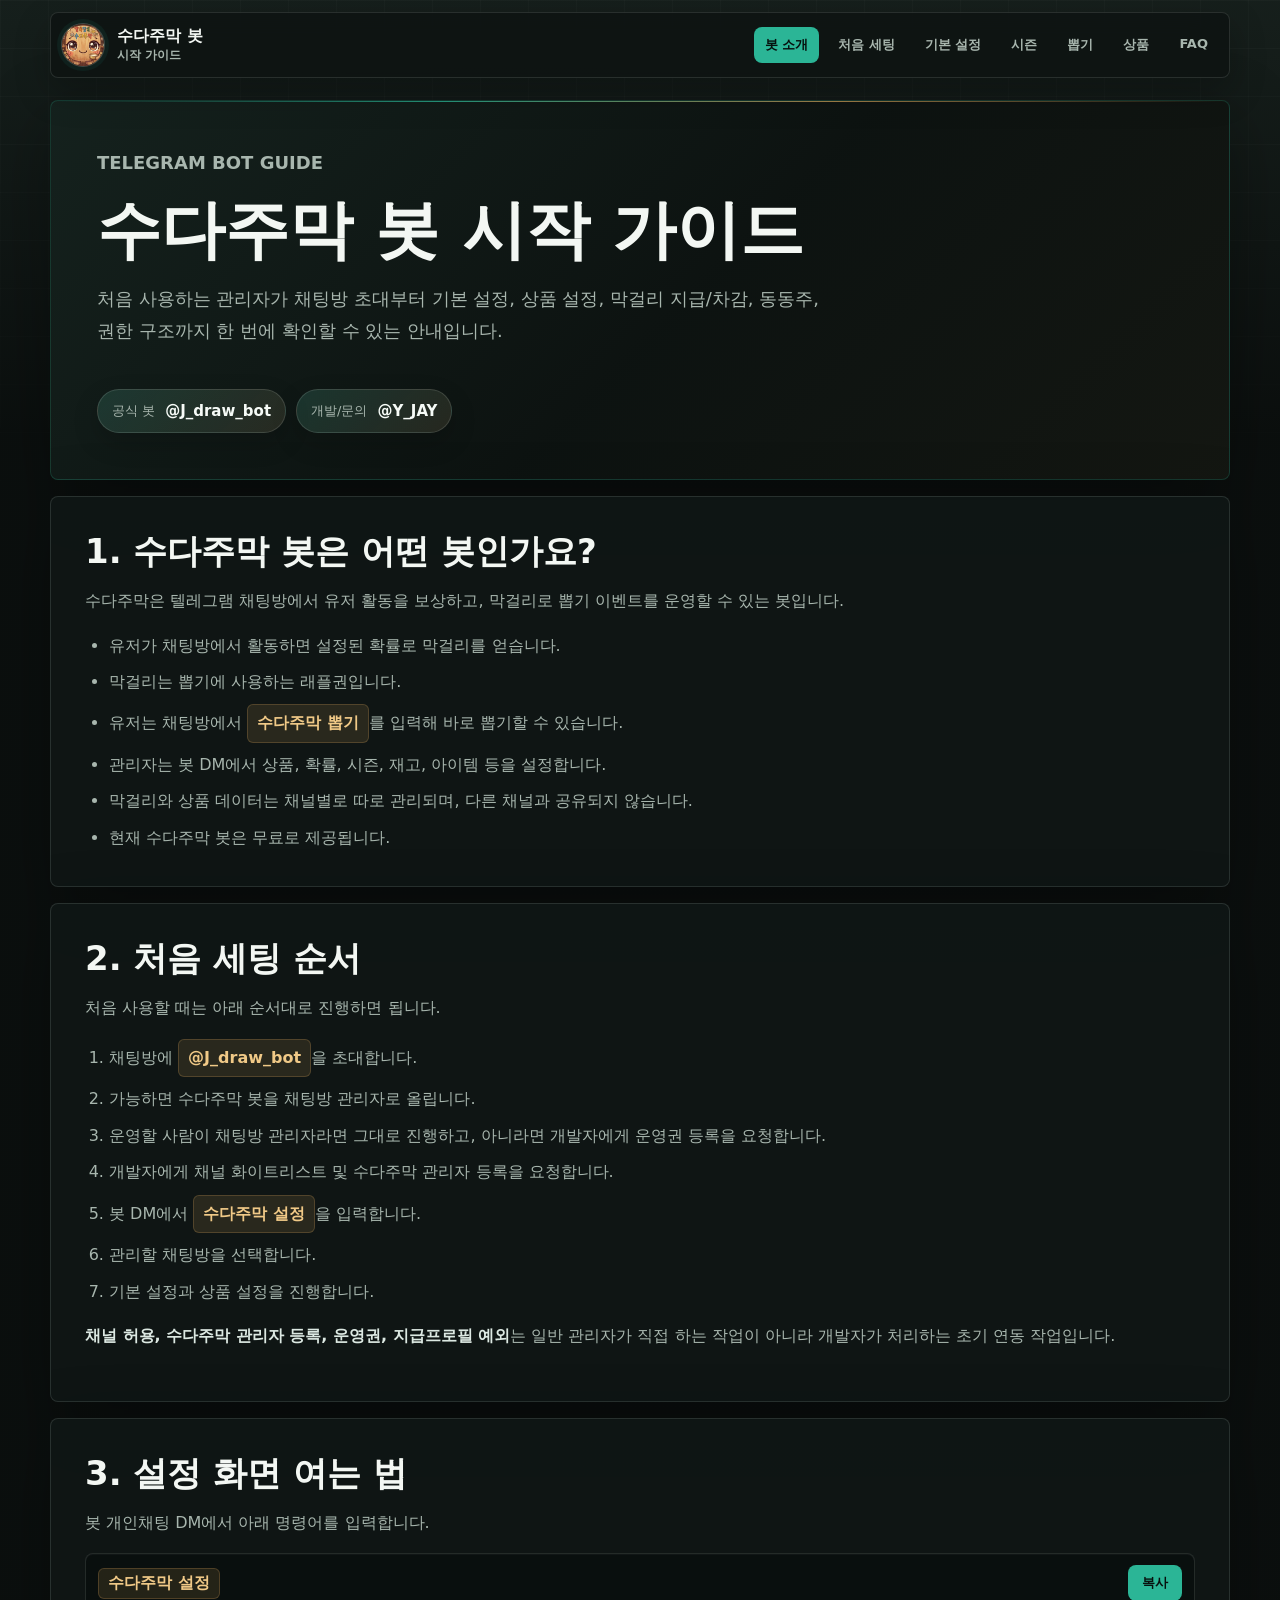
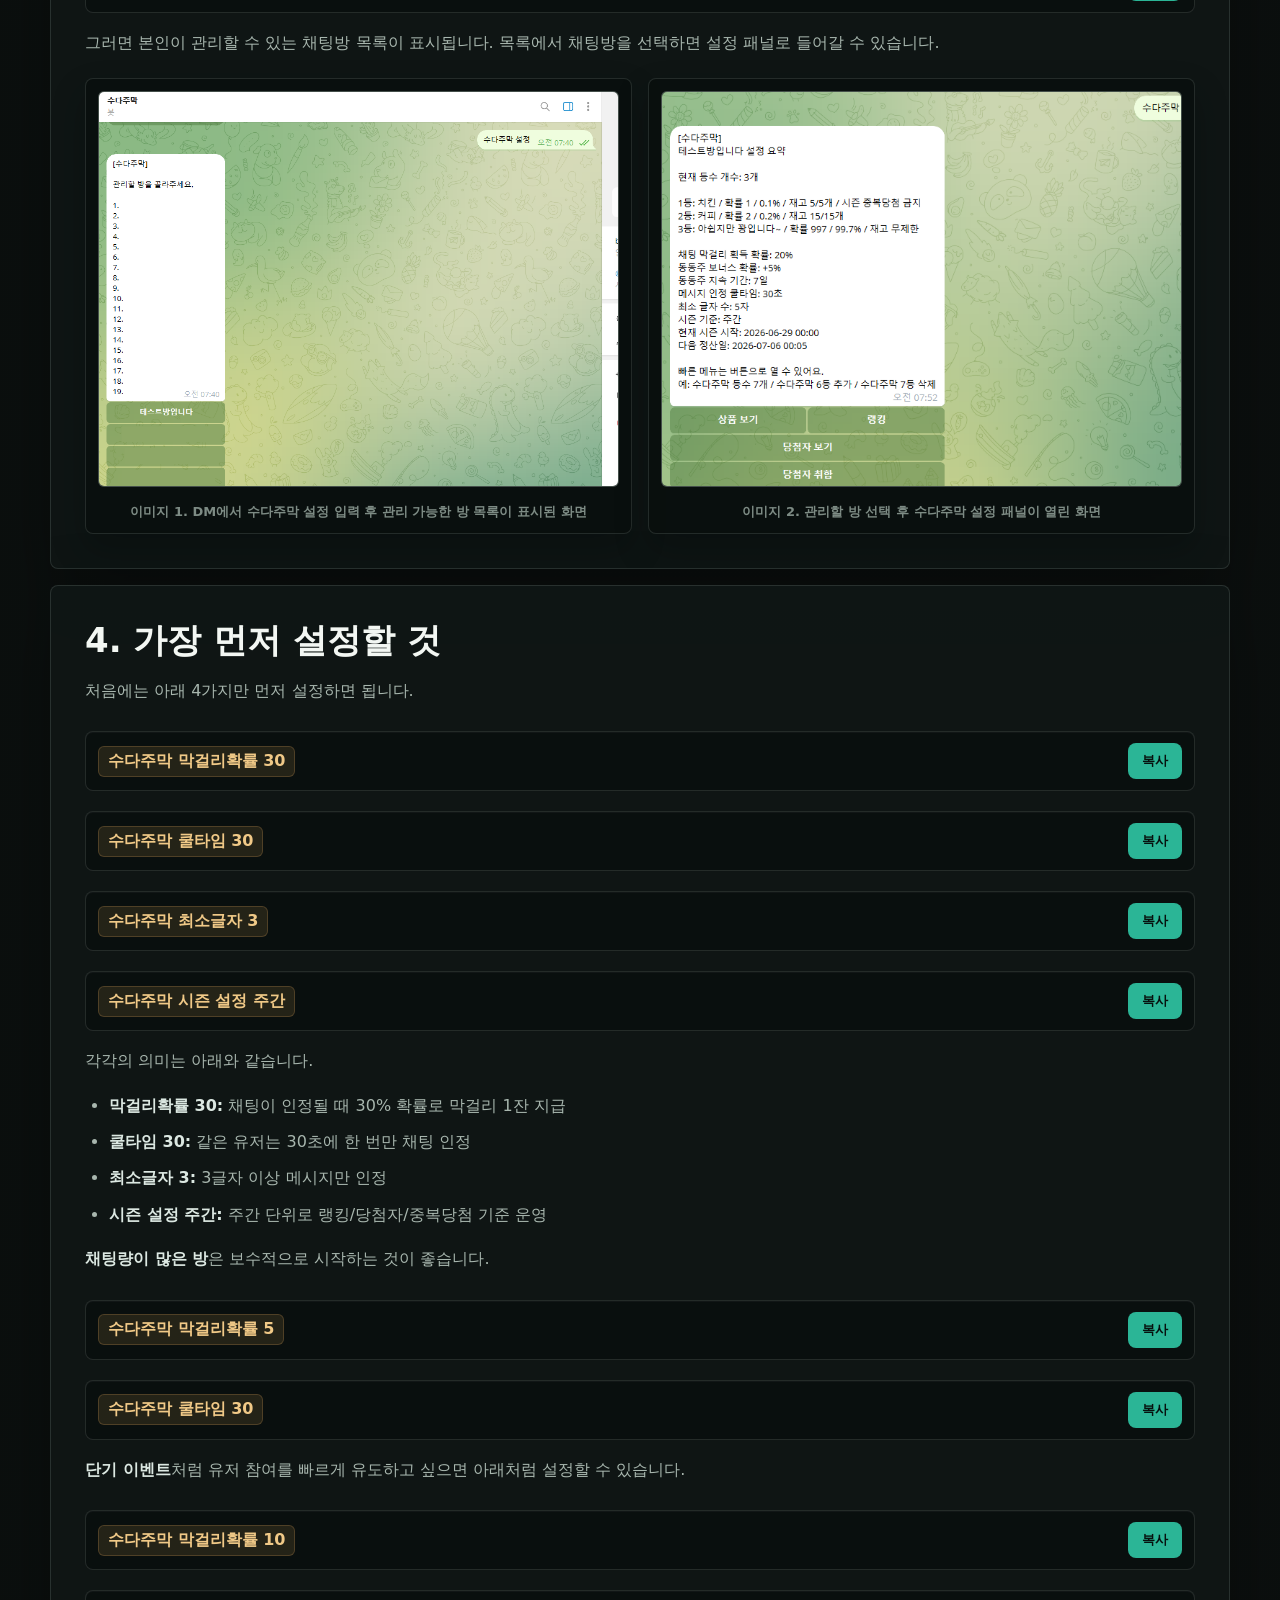
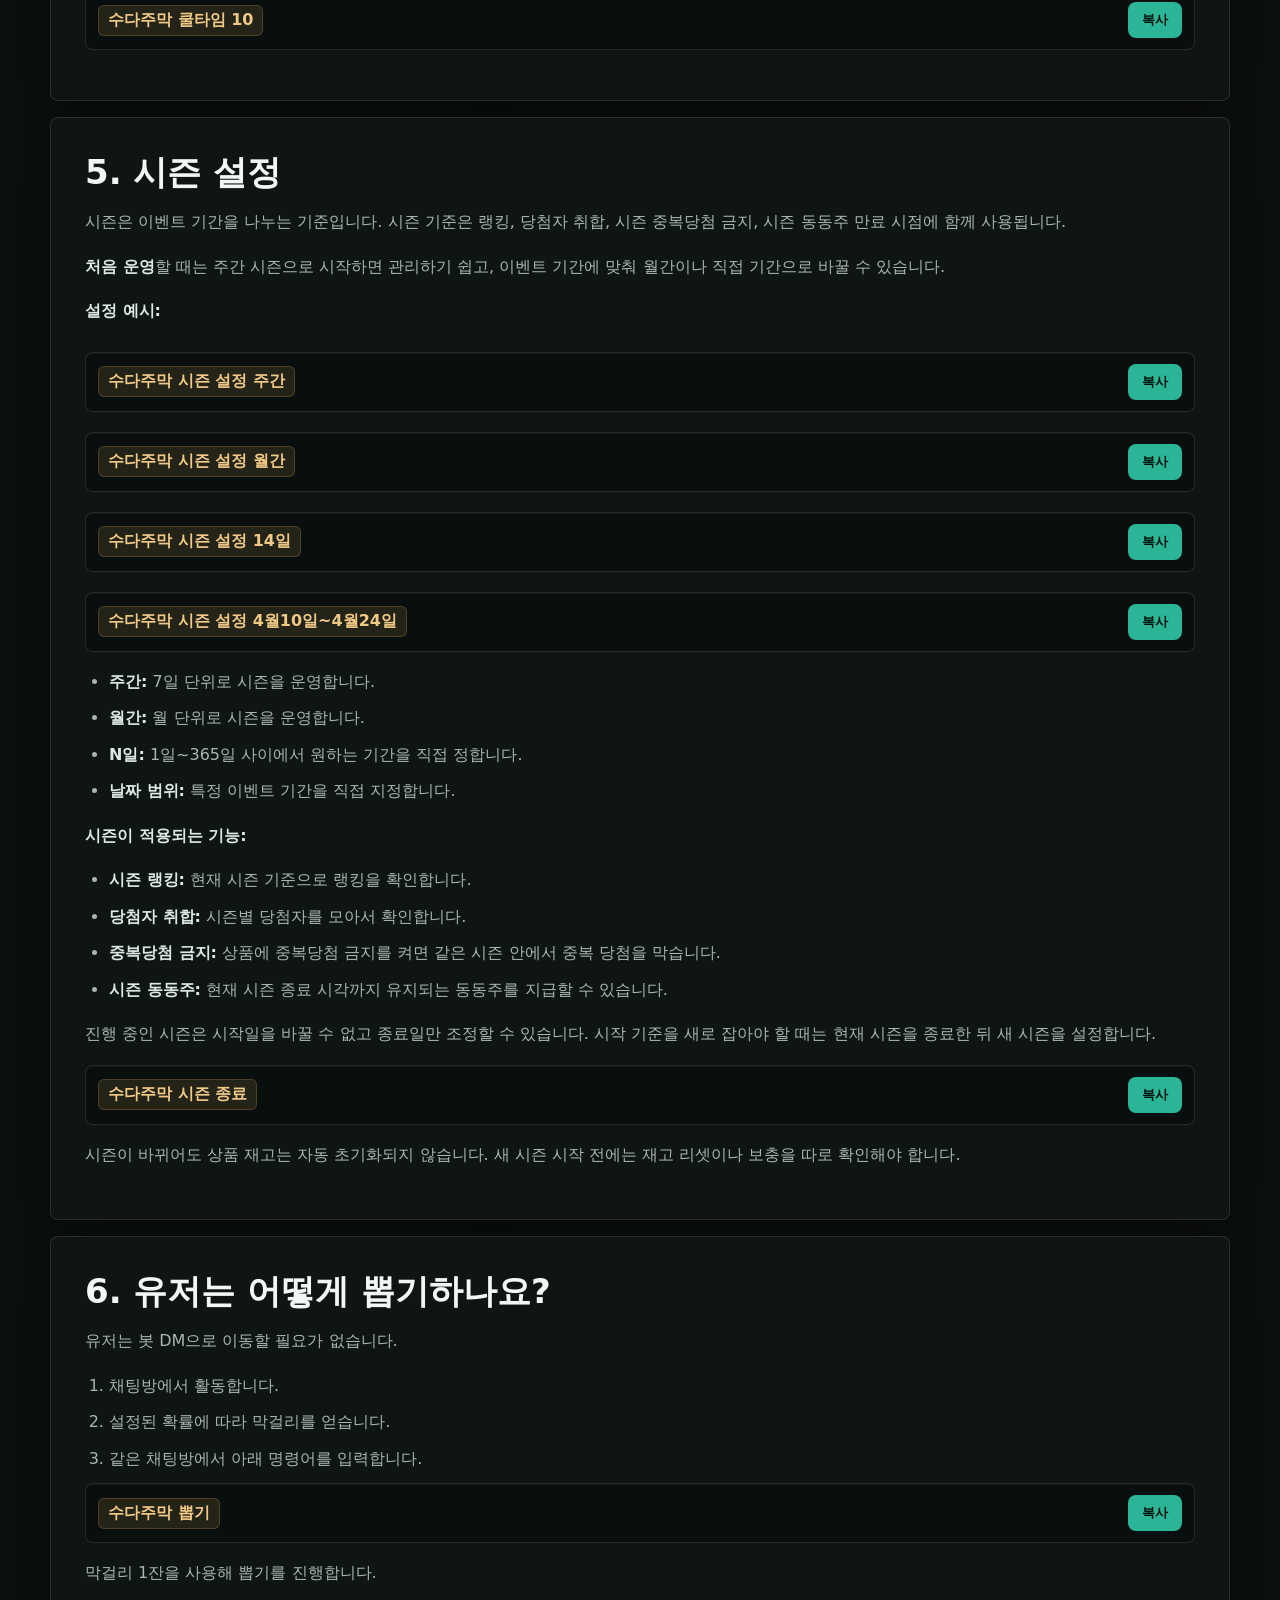
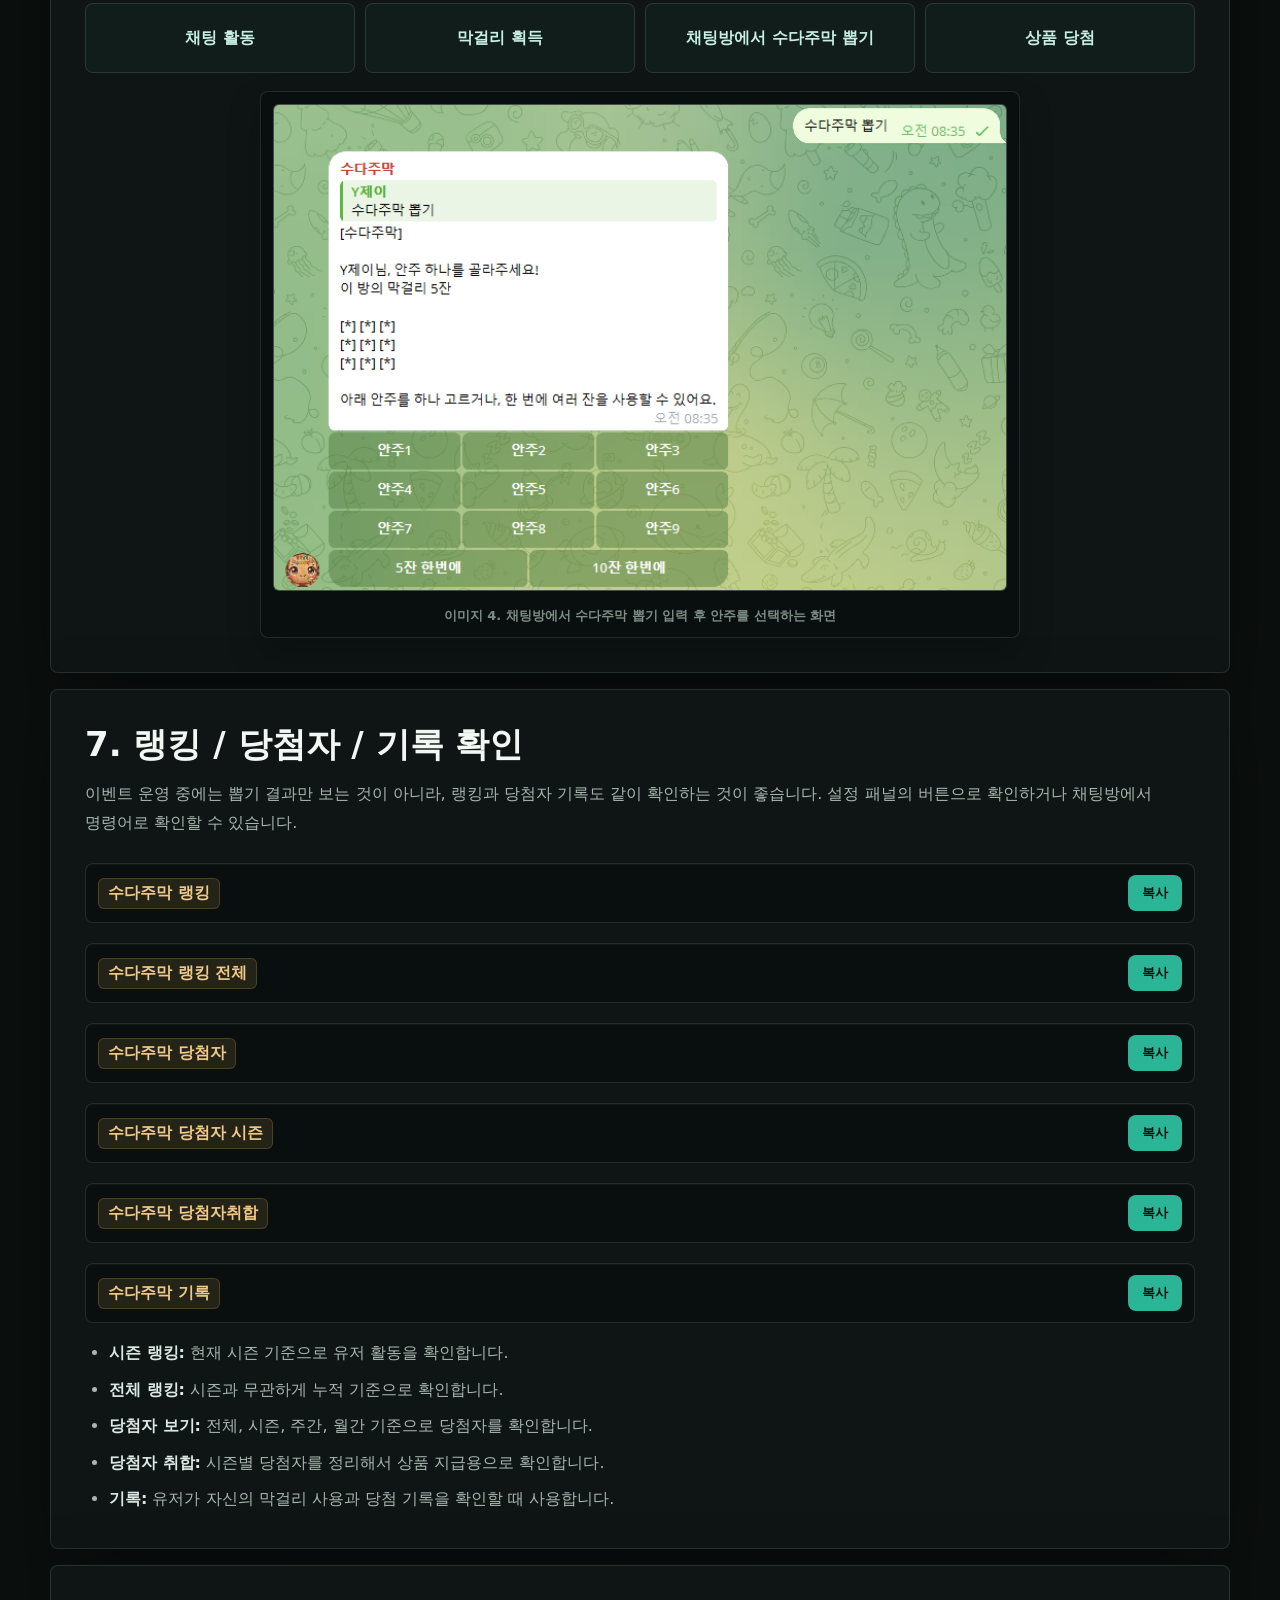
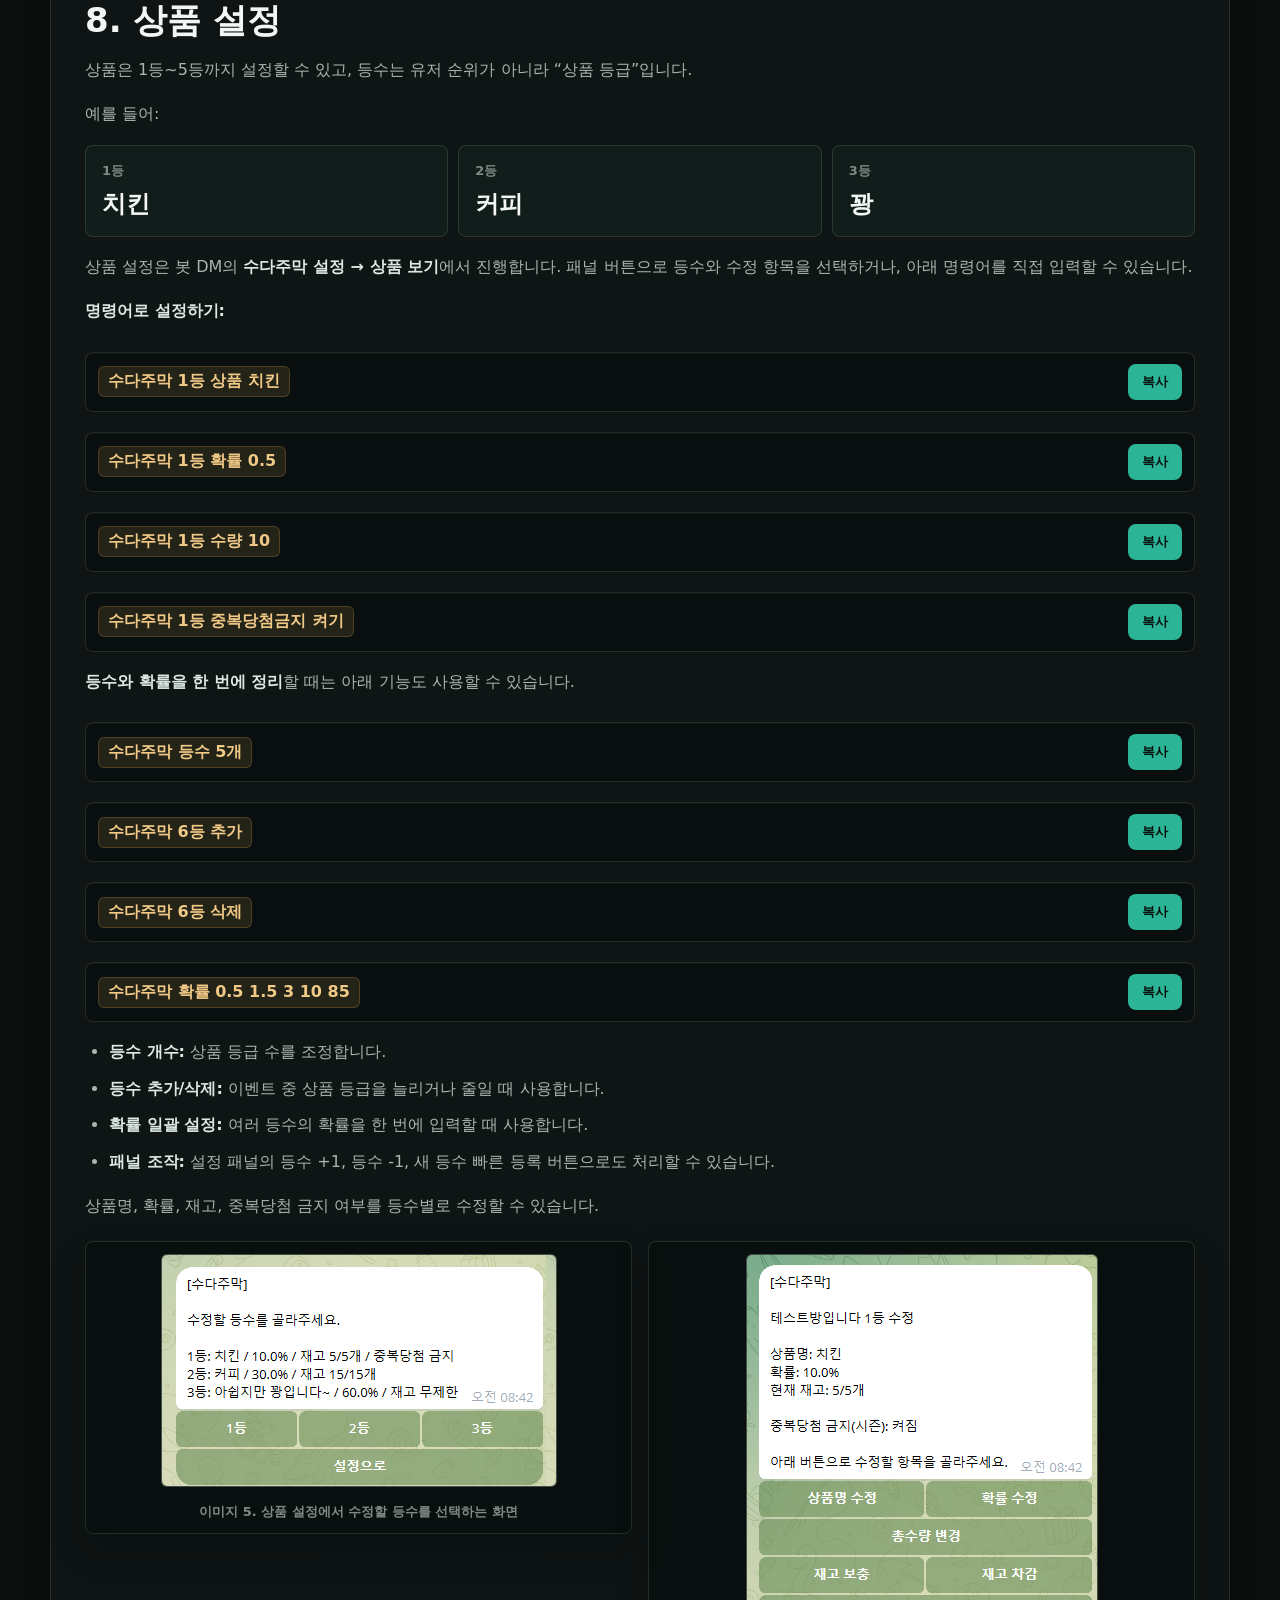
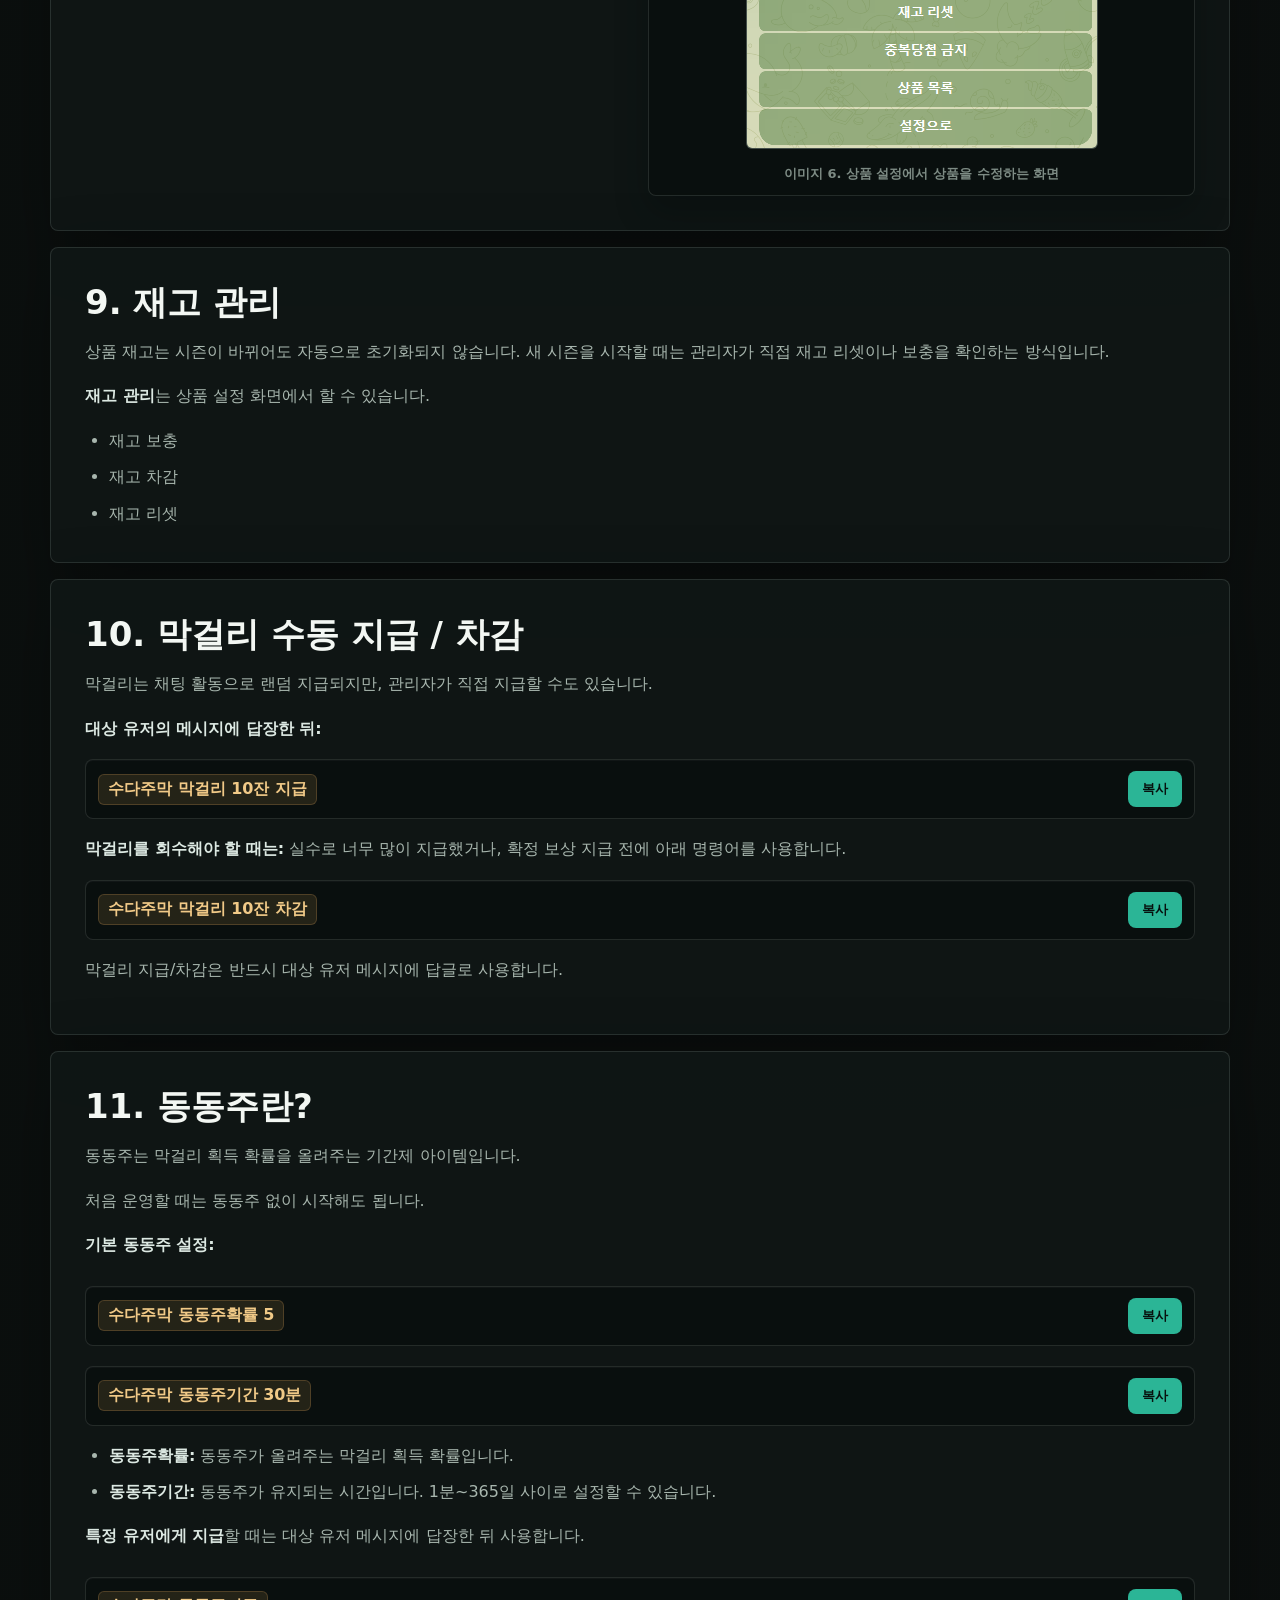
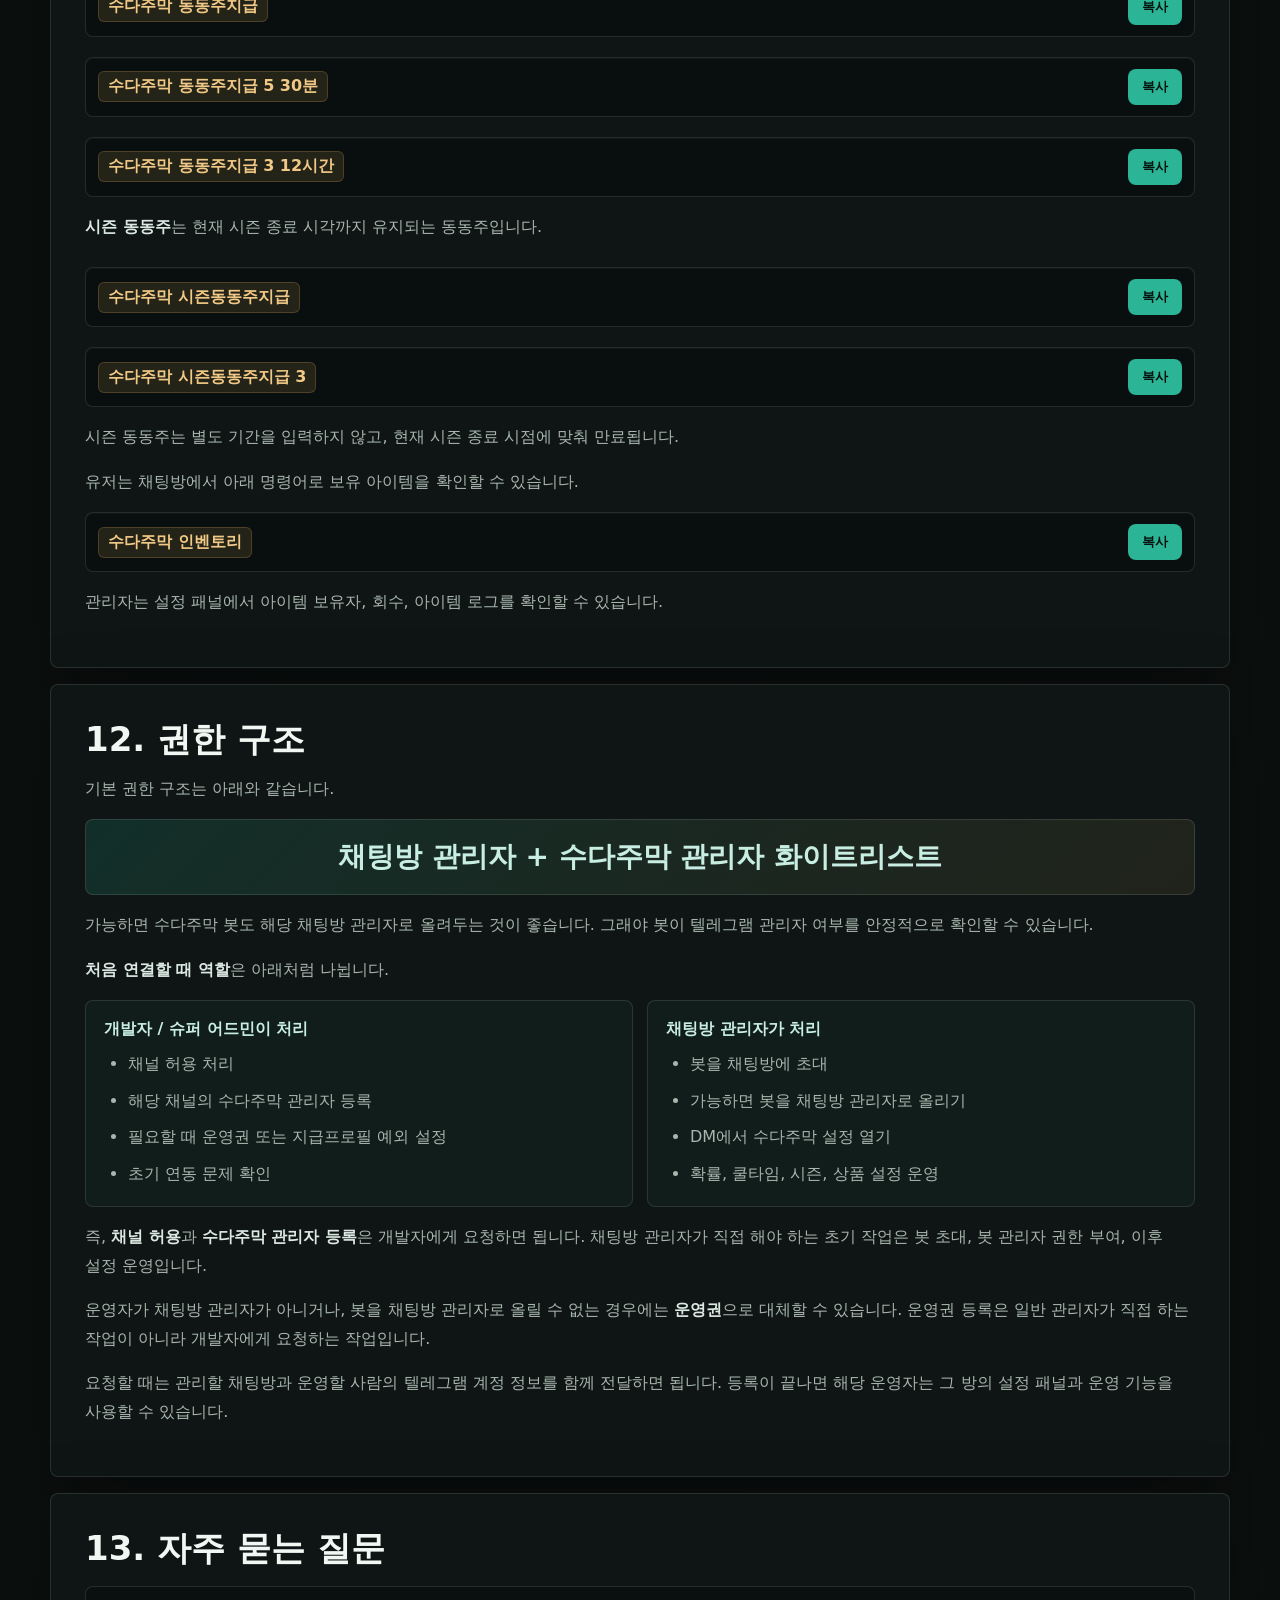
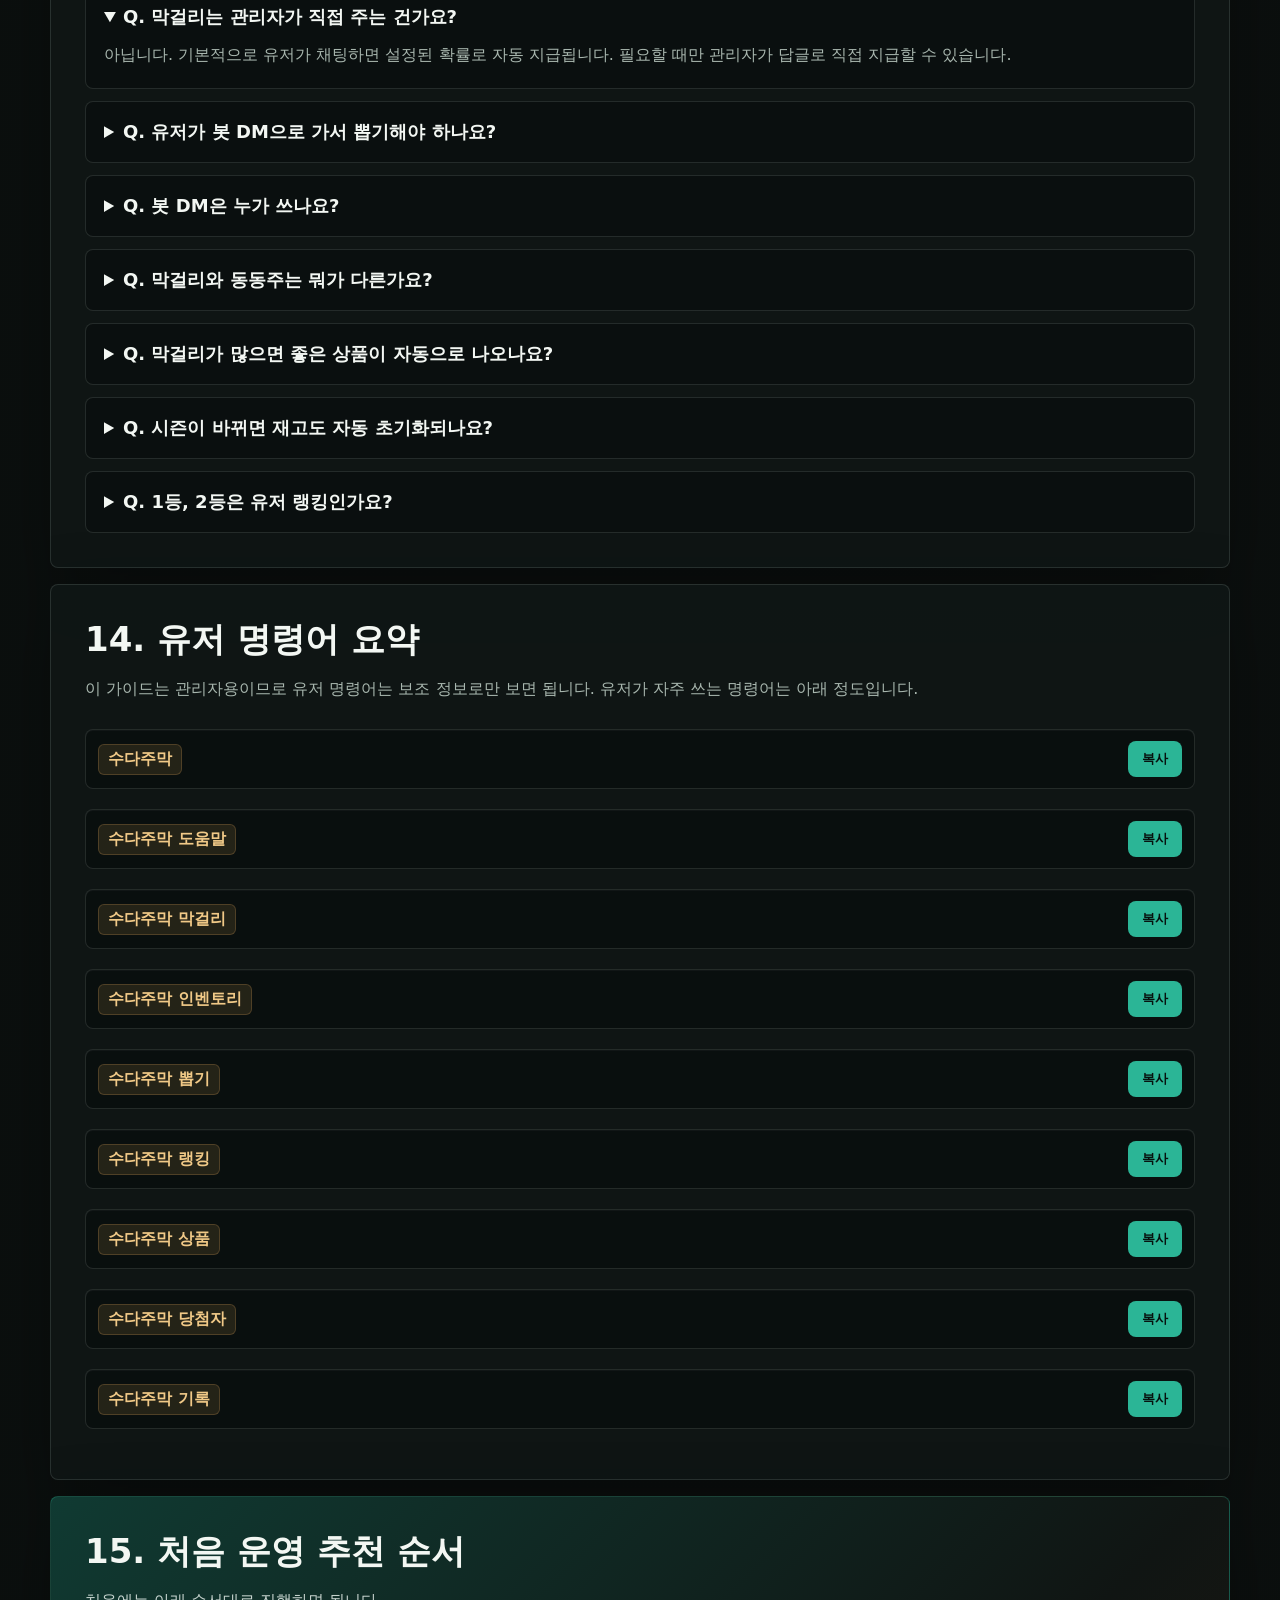
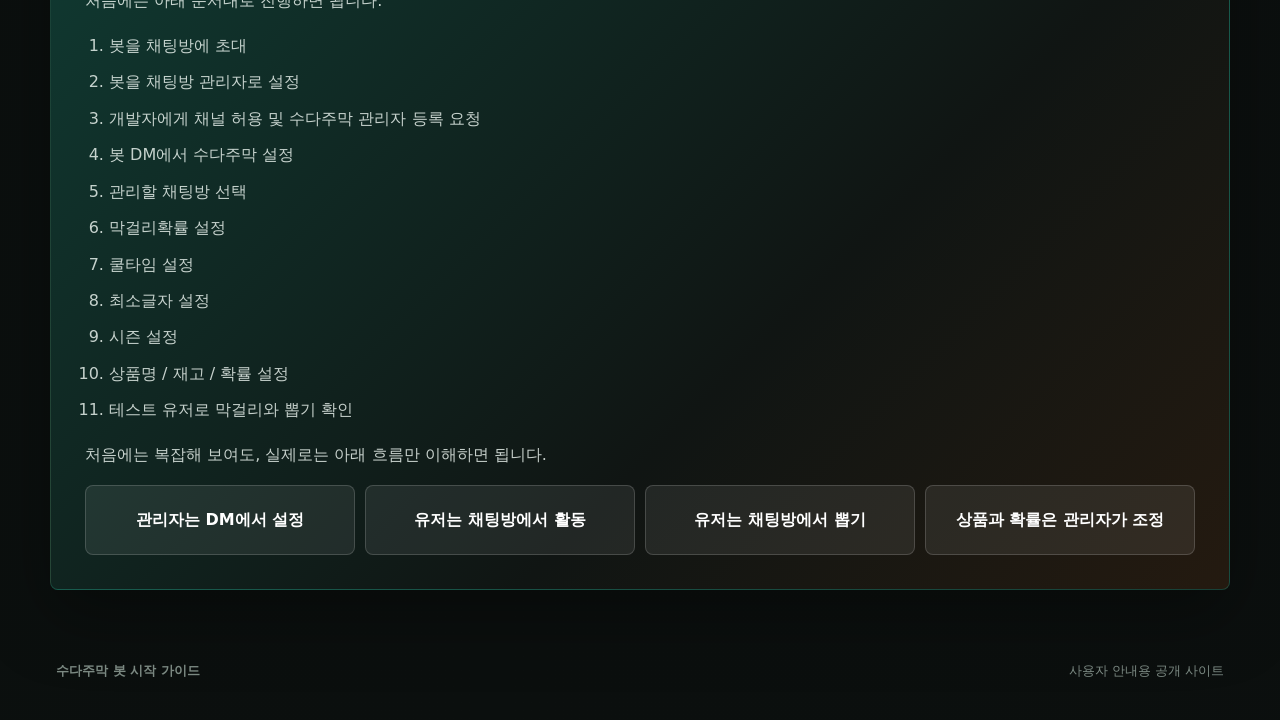
==== commit 962cd05f: "Deploy official Telegram links" ====
--- a/index.html
+++ b/index.html
@@ -8,7 +8,7 @@
       content="텔레그램 수다주막 봇을 처음 사용하는 관리자를 위한 시작 가이드"
     />
     <title>수다주막 봇 시작 가이드</title>
-    <link rel="stylesheet" href="./styles.css?v=20260702-dark-effects-1" />
+    <link rel="stylesheet" href="./styles.css?v=20260702-contact-links-1" />
   </head>
   <body>
     <header class="topbar">
@@ -38,6 +38,16 @@
           처음 사용하는 관리자가 채팅방 초대부터 기본 설정, 상품 설정, 막걸리
           지급/차감, 동동주, 권한 구조까지 한 번에 확인할 수 있는 안내입니다.
         </p>
+        <div class="hero-links" aria-label="수다주막 공식 링크">
+          <a href="https://t.me/J_draw_bot" target="_blank" rel="noopener noreferrer">
+            <span>공식 봇</span>
+            <strong>@J_draw_bot</strong>
+          </a>
+          <a href="https://t.me/Y_JAY" target="_blank" rel="noopener noreferrer">
+            <span>개발/문의</span>
+            <strong>@Y_JAY</strong>
+          </a>
+        </div>
       </section>
 
       <section class="guide-section" id="intro">
--- a/styles.css
+++ b/styles.css
@@ -305,6 +305,51 @@
   min-width: 0;
 }
 
+.hero-links {
+  display: flex;
+  flex-wrap: wrap;
+  gap: 10px;
+  margin-top: 24px;
+}
+
+.hero-links a {
+  display: inline-flex;
+  gap: 10px;
+  align-items: center;
+  min-height: 44px;
+  padding: 10px 14px;
+  color: var(--ink);
+  text-decoration: none;
+  background:
+    linear-gradient(135deg, rgba(43, 181, 150, 0.14), rgba(225, 173, 95, 0.08)),
+    rgba(255, 255, 255, 0.035);
+  border: 1px solid rgba(229, 242, 233, 0.14);
+  border-radius: 999px;
+  box-shadow: 0 10px 26px rgba(0, 0, 0, 0.18);
+  transition:
+    transform 160ms ease,
+    border-color 160ms ease,
+    background 160ms ease;
+}
+
+.hero-links a:hover {
+  background:
+    linear-gradient(135deg, rgba(43, 181, 150, 0.22), rgba(225, 173, 95, 0.12)),
+    rgba(255, 255, 255, 0.055);
+  border-color: rgba(229, 242, 233, 0.26);
+  transform: translateY(-2px);
+}
+
+.hero-links span {
+  color: var(--muted);
+  font-size: 13px;
+}
+
+.hero-links strong {
+  color: #f6fbf7;
+  font-size: 15px;
+}
+
 .guide-section {
   margin-top: 16px;
   padding: 34px;
